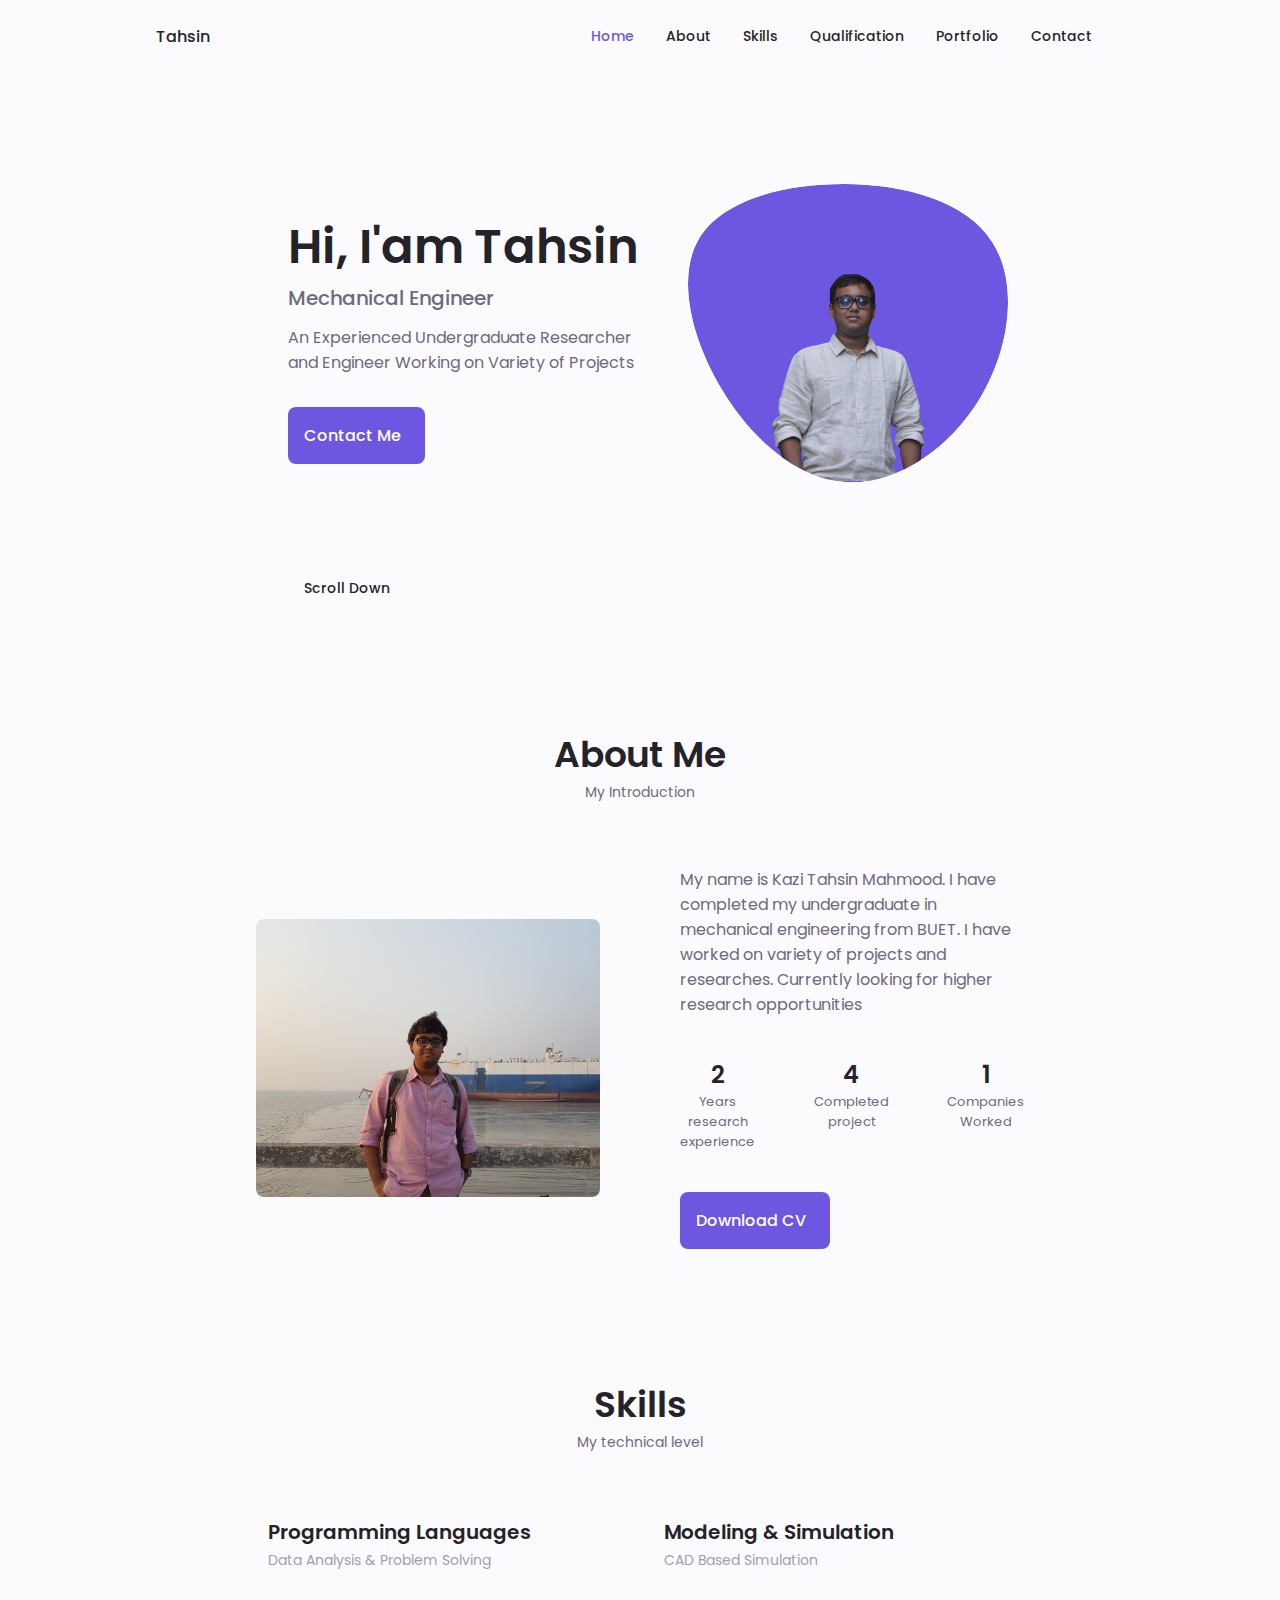
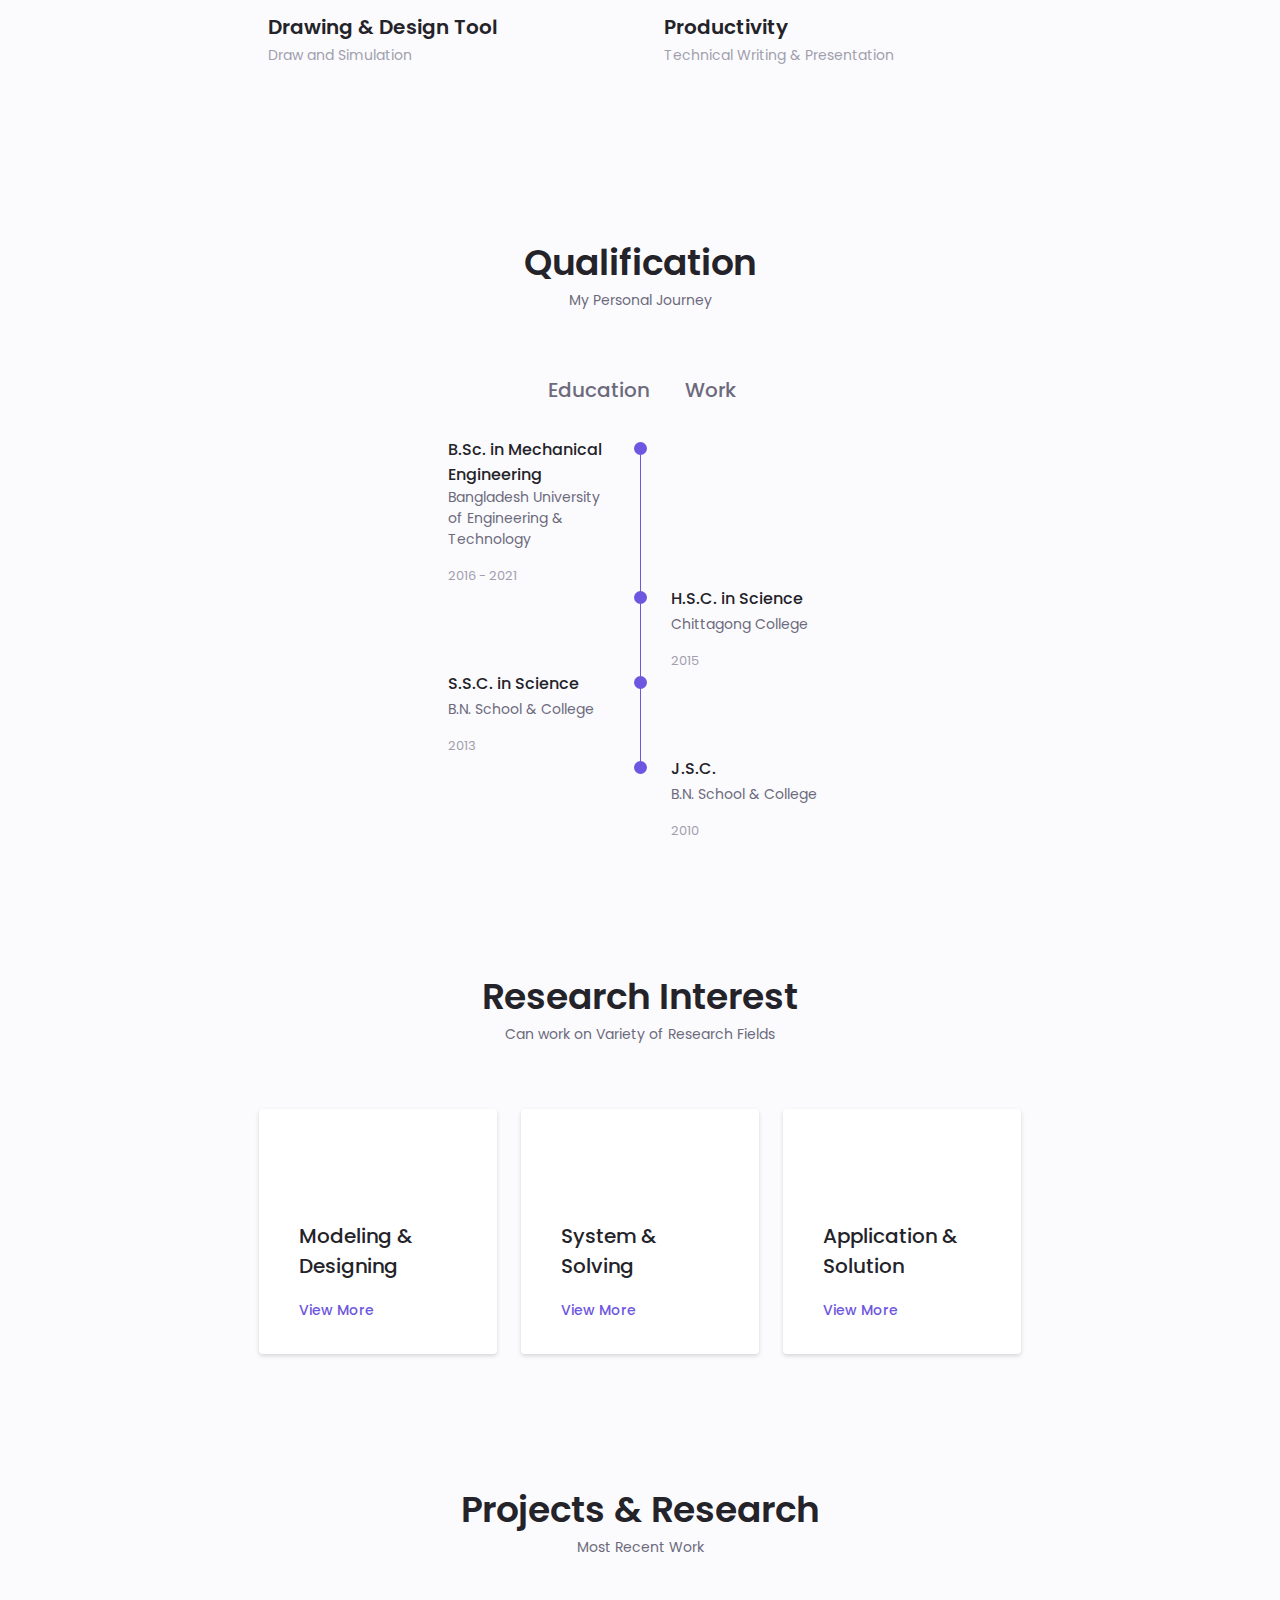
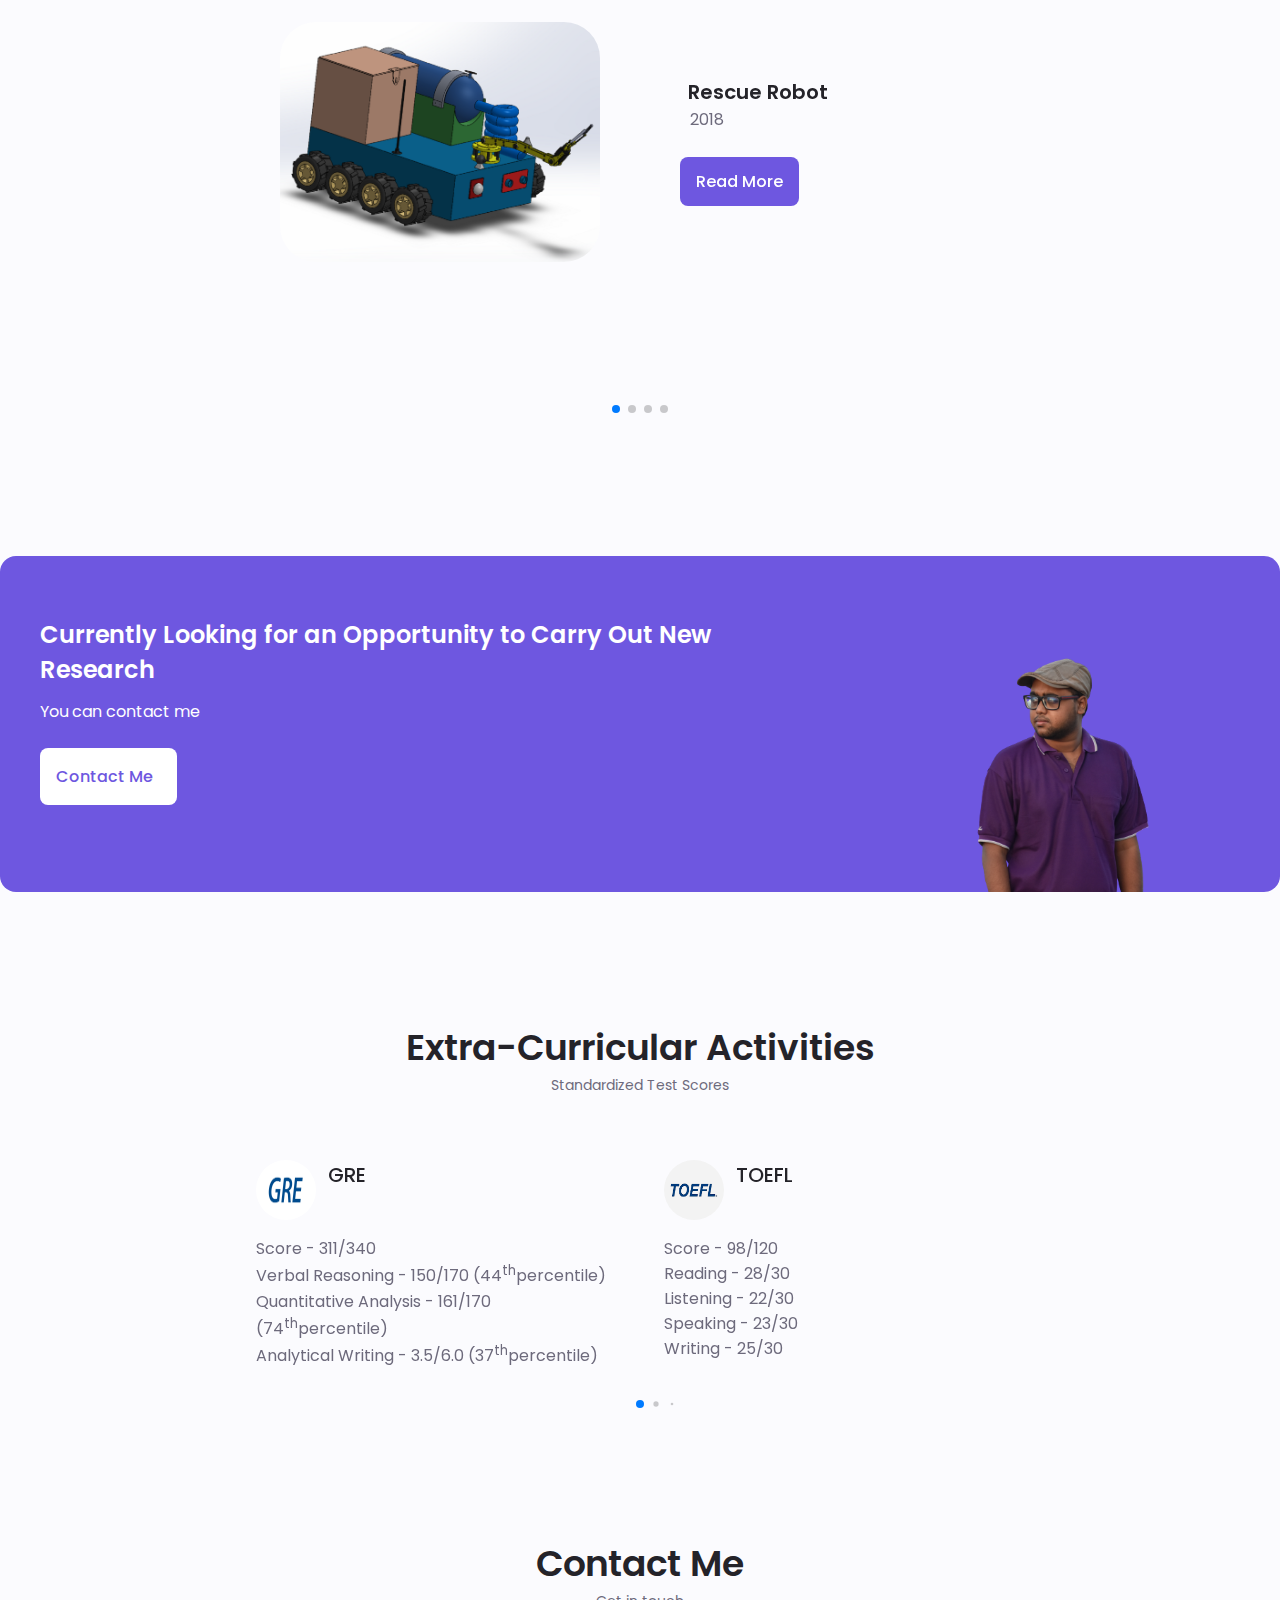
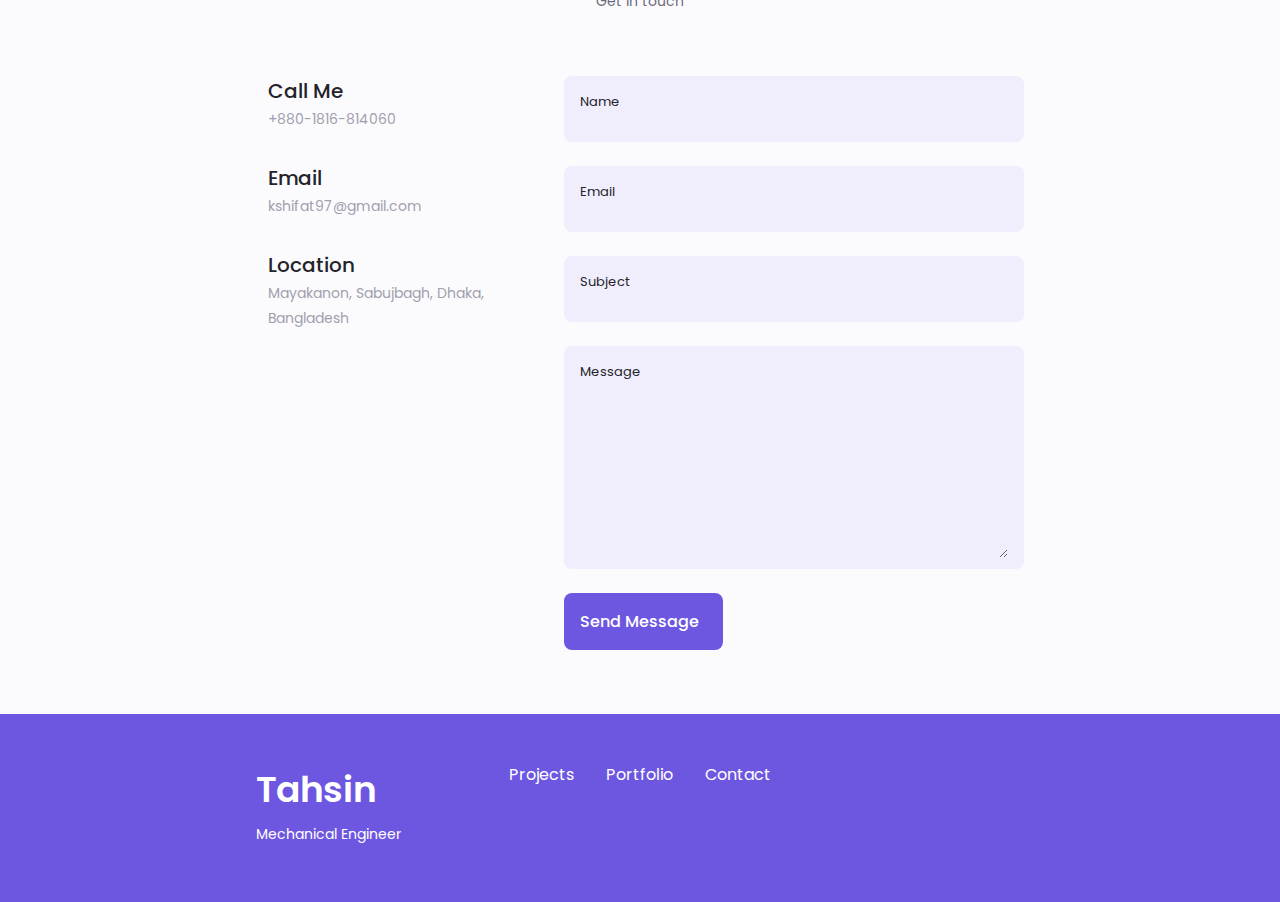
==== index.html @ 5ae3fadf "Update index.html" ====
<!DOCTYPE html>
    <html lang="en">
    <head>
        <meta charset="UTF-8">
        <meta name="viewport" content="width=device-width, initial-scale=1.0">

        <!--==================== UNICONS ====================-->
        <link rel="stylesheet" href="https://unicons.iconscout.com/release/v4.0.0/css/line.css">
        
        <!--==================== SWIPER CSS ====================-->
        <link rel="stylesheet" href="https://unpkg.com/swiper/swiper-bundle.min.css">
        
        <!--==================== CSS ====================-->
        <link rel="stylesheet" href="assets/css/styles.css">

        <title>Kazi Tahsin Mahmood</title>
    </head>
    <link rel="icon" href="assets/img/logo_ico.ico">
    <body>
        <!--==================== HEADER ====================-->
        <header class="header" id="header">
            <nav class="nav container">
                <a href="#home" class="nav__logo">Tahsin</a>
                <div class="nav__menu" id="nav-menu">
                    <ul class="nav__list grid">
                        <li class="nav__item">
                            <a href="#home" class="nav__link active-link">
                            <i class="uil uil-estate nav__icon"></i> Home
                            </a>
                        </li>   
                        <li class="nav__item">
                            <a href="#about" class="nav__link">
                            <i class="uil uil-user nav__icon"></i> About
                            </a>
                        </li> 
                        <li class="nav__item">
                            <a href="#skills" class="nav__link">
                            <i class="uil uil-file-alt nav__icon"></i> Skills
                            </a>
                        </li> 
                        <li class="nav__item">
                            <a href="#services" class="nav__link">
                            <i class="uil uil-briefcase-alt nav__icon"></i> Qualification
                             </a>
                        </li> 
                        <li class="nav__item">
                            <a href="#portfolio" class="nav__link">
                            <i class="uil uil-scenery nav__icon"></i> Portfolio
                            </a>
                        </li> 
                        <li class="nav__item">
                            <a href="#contact" class="nav__link">
                            <i class="uil uil-message nav__icon"></i> Contact
                            </a>
                        </li> 
                    </ul>
                    <i class="uil uil-times nav__close" id="nav-close"></i>
                </div>
                <div class="nav__btns">

                    <!-- Theme Change -->

                    <i class="uil uil-moon change-theme" id="theme-button"></i>

                    <div class="nav__toggle" id="nav-toggle">
                        <i class="uil uil-apps nav__icon"></i>
                    </div>
                </div>
        
            </nav>
        </header>

        <!--==================== MAIN ====================-->
        <main class="main">
            <!--==================== HOME ====================-->
            <section class="home section" id="home">
                <div class="home__container container grid">
                    <div class="home__content grid">
                        <div class="home__social">
                            <a href="https://www.linkedin.com/in/kazitahsin/" target="_blank" class="home__social-icon">
                                <i class="uil uil-linkedin-alt"></i>
                            </a>
                            <a href="mailto: kshifat97@gmail.com" target="_blank" class="home__social-icon">
                                <i class="uil uil-envelope"></i>
                                
                            </a>
                            <a href="https://twitter.com/KaziTahsinMahm1" target="_blank" class="home__social-icon">
                                <i class="uil uil-twitter-alt"></i>
                                
                            </a>
                        </div>
                        <div class="home__img">
                            <svg class="home__blob" viewBox="0 0 200 187" xmlns="http://www.w3.org/2000/svg" xmlns:xlink="http://www.w3.org/1999/xlink">
                                <mask id="mask0" mask-type="alpha">
                                    <path d="M190.312 36.4879C206.582 62.1187 201.309 102.826 182.328 134.186C163.346 165.547 
                                    130.807 187.559 100.226 186.353C69.6454 185.297 41.0228 161.023 21.7403 129.362C2.45775 
                                    97.8511 -7.48481 59.1033 6.67581 34.5279C20.9871 10.1032 59.7028 -0.149132 97.9666 
                                    0.00163737C136.23 0.303176 174.193 10.857 190.312 36.4879Z"/>
                                </mask>
                                <g mask="url(#mask0)">
                                    <path d="M190.312 36.4879C206.582 62.1187 201.309 102.826 182.328 134.186C163.346 
                                    165.547 130.807 187.559 100.226 186.353C69.6454 185.297 41.0228 161.023 21.7403 
                                    129.362C2.45775 97.8511 -7.48481 59.1033 6.67581 34.5279C20.9871 10.1032 59.7028 
                                    -0.149132 97.9666 0.00163737C136.23 0.303176 174.193 10.857 190.312 36.4879Z"/>

                                    <image class="home__blob-img" x='30' y='16' xlink:href="assets/img/tahsin.png"/>
                                </g>
                            </svg>
                        </div>
                        <div class="home__data">
                            <h1 class="home__title">Hi, I'am Tahsin</h1>
                            <h3 class="home__subtitle">Mechanical Engineer</h3>
                            <p class="home__description">An Experienced Undergraduate Researcher and Engineer Working on Variety of Projects</p>
                            <a href="#contact" class="button button--flex">
                                Contact Me
                                <i class="uil uil-message button__icon"></i>
                            </a>
                        </div>
                    </div>
                    <div class="home__scroll">
                        <a href="#about" class="home__scroll-button button--flex">
                            <i class="uil uil-mouse-alt home__scroll-mouse"></i>
                            <span class="home__scroll-name">Scroll Down</span>
                            <i class="uil uil-arrow-down"></i>
                        </a>
                    </div>
                </div>
            </section>

            <!--==================== ABOUT ====================-->
            <section class="about section" id="about">
                <h2 class="section__title">About Me</h2>
                <span class="section__subtitle">My Introduction</span>

                <div class="about__container container grid">
                    <img src="assets/img/about.jpg" alt="" class="about__img">

                    <div class="about__data">
                        <p class="about__description">My name is Kazi Tahsin Mahmood. I have completed my undergraduate in mechanical engineering from BUET. I have worked on variety of projects and researches. Currently looking for higher research opportunities</p>
                   
                        <div class="about__info">
                            <div>
                                <span class="about__info-title">2</span>
                                <span class="about__info-name"> Years<br> research<br> experience</span>
                            </div>
                            <div>
                                <span class="about__info-title">4</span>
                                <span class="about__info-name"> Completed<br> project</span>
                            </div>
                            <div>
                                <span class="about__info-title">1</span>
                                <span class="about__info-name"> Companies<br> Worked</span>
                            </div>
                        </div>

                            <div class="about__buttons">
                                <a download href="assets/pdf/Kazi_Tahsin_Mahmood.pdf" class="button button--flex">
                                    Download CV<i class="uil uil-download-alt button__icon"></i>
                                </a>
                            
                        </div>
                   
                    </div>
                </div>
        
            </section>

            <!--==================== SKILLS ====================-->
            <section class="skills section" id="skills">
                <h2 class="section__title">Skills</h2>
                <span class="section__subtitle">My technical level</span>

                <div class="skills__container container grid">
                    <div>
                        <!-- skills1 -->
                        <div class="skills__content skills__close">
                            <div class="skills__header">
                                <i class="uil uil-brackets-curly skills__icon"></i>

                                <div>
                                    <h1 class="skills__title">Programming Languages</h1>
                                    <span class="skills__subtitle">Data Analysis & Problem Solving</span>
                                </div>

                                <i class="uil uil-angle-down skills__arrow"></i>
                            </div>

                            <div class="skills__list grid">
                                <div class="skills__data">
                                    <div class="skills__titles">
                                        <h3 class="skills__name">C/C++</h3>
                                    <span class="skills__number">65%</span>
                                    </div>
                                    <div class="skills__bar">
                                        <span class="skills__percentage skills__CC"></span>    
                                    </div>
                                </div>

                                <div class="skills__data">
                                    <div class="skills__titles"><h3 class="skills__name">Python</h3>
                                    <span class="skills__number">70%</span>
                                    </div>
                                    <div class="skills__bar">
                                        <span class="skills__percentage skills__python"></span>    
                                    </div>
                                </div>

                                <div class="skills__data">
                                    <div class="skills__titles"><h3 class="skills__name">MATLAB</h3>
                                    <span class="skills__number">75%</span>
                                    </div>
                                    <div class="skills__bar">
                                        <span class="skills__percentage skills__MATLAB"></span>    
                                    </div>
                                </div>
                            </div>
                        </div>
                    </div>

                            <!-- skills2 -->
                            <div>
                        <div class="skills__content skills__close">
                            <div class="skills__header">
                                <i class="uil uil-server-network skills__icon"></i>

                                <div>
                                    <h1 class="skills__title">Modeling & Simulation</h1>
                                    <span class="skills__subtitle">CAD Based Simulation</span>
                                </div>

                                <i class="uil uil-angle-down skills__arrow"></i>
                            </div>

                            <div class="skills__list grid">
                                <div class="skills__data">
                                    <div class="skills__titles"><h3 class="skills__name">COMSOL Multiphysics</h3>
                                    <span class="skills__number">75%</span>
                                    </div>
                                    <div class="skills__bar">
                                        <span class="skills__percentage skills__comsol"></span>    
                                    </div>
                                </div>

                                <div class="skills__data">
                                    <div class="skills__titles"><h3 class="skills__name">Ansys Simulation</h3>
                                    <span class="skills__number">70%</span>
                                    </div>
                                    <div class="skills__bar">
                                        <span class="skills__percentage skills__ansys"></span>    
                                    </div>
                                </div>
                            </div>
                        </div>
                    </div>

                        <!-- skills3 -->
                        <div>
                            <div class="skills__content skills__close">
                                <div class="skills__header">
                                    <i class="uil uil-swatchbook skills__icon"></i>
    
                                    <div>
                                        <h1 class="skills__title">Drawing & Design Tool</h1>
                                        <span class="skills__subtitle">Draw and Simulation</span>
                                    </div>
    
                                    <i class="uil uil-angle-down skills__arrow"></i>
                                </div>
    
                                <div class="skills__list grid">
                                    <div class="skills__data">
                                        <div class="skills__titles"><h3 class="skills__name">AutoCAD</h3>
                                        <span class="skills__number">70%</span>
                                        </div>
                                        <div class="skills__bar">
                                            <span class="skills__percentage skills__autocad"></span>    
                                        </div>
                                    </div>
    
                                    <div class="skills__data">
                                        <div class="skills__titles"><h3 class="skills__name">SolidWorks</h3>
                                        <span class="skills__number">75%</span>
                                        </div>
                                        <div class="skills__bar">
                                            <span class="skills__percentage skills__solid"></span>    
                                        </div>
                                    </div>

                                    <div class="skills__data">
                                        <div class="skills__titles"><h3 class="skills__name">Inkscape</h3>
                                        <span class="skills__number">80%</span>
                                        </div>
                                        <div class="skills__bar">
                                            <span class="skills__percentage skills__ink"></span>    
                                        </div>
                                    </div>
                                </div>
                            </div>
                        </div>
                        <!-- skills4 -->
                        <div>
                            <div class="skills__content skills__close">
                                <div class="skills__header">
                                    <i class="uil uil-edit skills__icon"></i>
    
                                    <div>
                                        <h1 class="skills__title">Productivity</h1>
                                        <span class="skills__subtitle">Technical Writing & Presentation</span>
                                    </div>
    
                                    <i class="uil uil-angle-down skills__arrow"></i>
                                </div>
    
                                <div class="skills__list grid">
                                    <div class="skills__data">
                                        <div class="skills__titles"><h3 class="skills__name">Microsoft Office</h3>
                                        <span class="skills__number">80%</span>
                                        </div>
                                        <div class="skills__bar">
                                            <span class="skills__percentage skills__office"></span>    
                                        </div>
                                    </div>
    
                                    <div class="skills__data">
                                        <div class="skills__titles"><h3 class="skills__name">Latex</h3>
                                        <span class="skills__number">85%</span>
                                        </div>
                                        <div class="skills__bar">
                                            <span class="skills__percentage skills__latex"></span>    
                                        </div>
                                    </div>
                                </div>
                            </div>
                        </div>
                </div>

            </section>

            <!--==================== QUALIFICATION ====================-->
            <section class="qualification section">
                <h2 class="section__title">Qualification</h2>
                <span class="section__subtitle">My Personal Journey</span>

                <div class="qualification__container container">
                    <div class="qualification__tabs">
                        <div class="qualification__button button--flex qualification__active" data-target='#education'>
                            <i class="uil uil-graduation-cap qualification__icon"></i>
                            Education
                        </div>
                        <div class="qualification__button button--flex" data-target="#work">
                            <i class="uil uil-briefcase-alt qualification__icon"></i>
                            Work
                        </div>
                    </div>

                    <div class="qualification__sections">
                        <!-- Qualification content1 -->
                        <div class="qualification__content qualification__active" data-content id="education">
                            <!-- Qualification 1 -->
                            <div class="qualification__data">
                                <div>
                                    <h3 class="qualification__title">B.Sc. in Mechanical Engineering</h3>
                                    <span class="qualification__subtitle">Bangladesh University of Engineering & Technology</span>
                                    <div class="qualification__calender">
                                        <i class="uil uil-calendar-alt"></i>
                                        2016 - 2021
                                    </div>
                                </div>
                                <div>
                                    <span class="qualification__rounder"></span>
                                    <span class="qualification__line"></span>
                                </div>
                            </div>
                            

                            <!-- Qualification 2 --> 
                            <div class="qualification__data">
                            <div></div>

                            <div>
                                <span class="qualification__rounder"></span>
                                <span class="qualification__line"></span>
                            </div>


                                <div>
                                    <h3 class="qualification__title">H.S.C. in Science</h3>
                                    <span class="qualification__subtitle">Chittagong College</span>
                                    <div class="qualification__calender">
                                        <i class="uil uil-calendar-alt"></i>
                                        2015
                                    </div>
                                </div>
                            </div>

                            <!-- Qualification 3 -->
                            <div class="qualification__data">
                                <div>
                                    <h3 class="qualification__title">S.S.C. in Science</h3>
                                    <span class="qualification__subtitle">B.N. School & College</span>
                                    <div class="qualification__calender">
                                        <i class="uil uil-calendar-alt"></i>
                                        2013
                                    </div>
                                </div>
                                <div>
                                    <span class="qualification__rounder"></span>
                                    <span class="qualification__line"></span>
                                </div>
                            </div>
                            <!-- Qualification 4 -->
                            <div class="qualification__data">
                                <div></div>
                                <div>
                                    <span class="qualification__rounder"></span>
                                    <!-- <span class="qualification__line"></span> -->
                                </div>
                                <div>
                                    <h3 class="qualification__title">J.S.C.</h3>
                                    <span class="qualification__subtitle">B.N. School & College</span>
                                    <div class="qualification__calender">
                                        <i class="uil uil-calendar-alt"></i>
                                        2010
                                    </div>
                                </div>
                                
                            </div>
                        </div> 
      

                        <!-- Qualification content2 --> 
                            <div class="qualification__content" data-content id="work">
                                <!-- Qualification 1 -->
                                <div class="qualification__data">
                                    <div>
                                        <h3 class="qualification__title">Industrial Visit</h3>
                                        <span class="qualification__subtitle">Kaptai Water Power Plant</span>
                                        <div class="qualification__calender">
                                            <i class="uil uil-calendar-alt"></i>
                                            2019
                                        </div>
                                    </div>
                                    <div>
                                        <span class="qualification__rounder"></span>
                                        <span class="qualification__line"></span>
                                    </div>
                                </div>
                                
    
                                <!-- Qualification 2 --> 
                                <div class="qualification__data">
                                <div></div>
    
                                <div>
                                    <span class="qualification__rounder"></span>
                                    <span class="qualification__line"></span>
                                </div>
    
    
                                    <div>
                                        <h3 class="qualification__title">Engineer Trainee</h3>
                                        <span class="qualification__subtitle">BSRM Steels Ltd.</span>
                                        <div class="qualification__calender">
                                            <i class="uil uil-calendar-alt"></i>
                                            2020
                                        </div>
                                    </div>
                                    <div>
                                    <span class="qualification__rounder"></span>
                                    <span class="qualification__line"></span>
                                </div>
                                </div>



                              <!-- Qualification 3 -->
                            <div class="qualification__data">
                               
                                
                                <div>
                                    <h3 class="qualification__title">Graduate Teaching Assistant</h3>
                                    <span class="qualification__subtitle">Wayne State University</span>
                                    <div class="qualification__calender">
                                        <i class="uil uil-calendar-alt"></i>
                                        2022 - Present
                                    </div>
                                </div>
                                <div>
                                    <span class="qualification__rounder"></span>
                                    <!-- <span class="qualification__line"></span> -->
                                </div>
                            </div>


    
                            </div>         
    
                        </div>  
                            </div>
                        
                    </div>
                </div>

            </section>

            <!--==================== SERVICES ====================-->
            <section class="services section" id="services">
                <h2 class="section__title">Research Interest</h2>
                <span class="section__subtitle">Can work on Variety of Research Fields</span>

                <div class="services__container container grid">
                    <!-- services1 -->

                    <div class="services__content">
                        <div>
                            <i class="uil uil-web-grid services__icon"></i>
                            <h3 class="services__title">Modeling & <br> Designing</h3>
                        </div>

                        <span class="button button--flex button--small button--link services__button">
                            View More<i class="uil uil-arrow-right button__icon"></i>
                        </span>

                        <div class="services__modal">
                            <div class="services__modal-content">
                                <h4 class="services__modal-title">Modeling & <br> Designing</h4>
                                <i class="uil uil-times services__modal-close"></i>

                                <ul class="services__modal-services grid">
                                    <li class="services__modal-service">
                                         <i class="uil uil-check-circle services__modal-icon"></i>
                                         <p>System Analysis</p>   
                                    </li>
                                    <li class="services__modal-service">
                                        <i class="uil uil-check-circle services__modal-icon"></i>
                                        <p>Computational Mechanics</p>   
                                   </li>
                                   <li class="services__modal-service">
                                    <i class="uil uil-check-circle services__modal-icon"></i>
                                    <p>Thermal & Stress Field Simulation</p>   
                               </li>
                               <li class="services__modal-service">
                                <i class="uil uil-check-circle services__modal-icon"></i>
                                <p>Electrical & Heat Generation Field</p>   
                           </li>
                                </ul>
                            </div>
                        </div>
                    </div>

                    <!-- services2 -->

                    <div class="services__content">
                        <div>
                            <i class="uil uil-arrow services__icon"></i>
                            <h3 class="services__title">System & <br> Solving</h3>
                        </div>

                        <span class="button button--flex button--small button--link services__button">
                            View More<i class="uil uil-arrow-right button__icon"></i>
                        </span>

                        <div class="services__modal">
                            <div class="services__modal-content">
                                <h4 class="services__modal-title">System & <br> Solving</h4>
                                <i class="uil uil-times services__modal-close"></i>

                                <ul class="services__modal-services grid">
                                    <li class="services__modal-service">
                                         <i class="uil uil-check-circle services__modal-icon"></i>
                                         <p>Numerical Analysis</p>   
                                    </li>
                                    <li class="services__modal-service">
                                        <i class="uil uil-check-circle services__modal-icon"></i>
                                        <p>Finite Difference Method</p>   
                                   </li>
                                   <li class="services__modal-service">
                                    <i class="uil uil-check-circle services__modal-icon"></i>
                                    <p>Finite Element Method</p>   
                               </li>
                               <li class="services__modal-service">
                                <i class="uil uil-check-circle services__modal-icon"></i>
                                <p>FGM</p>   
                           </li>
                                </ul>
                            </div>
                        </div>
                    </div>

                    <!-- services3 -->

                    <div class="services__content">
                        <div>
                            <i class="uil uil-pen services__icon"></i>
                            <h3 class="services__title">Application & <br> Solution</h3>
                        </div>

                        <span class="button button--flex button--small button--link services__button">
                            View More<i class="uil uil-arrow-right button__icon"></i>
                        </span>

                        <div class="services__modal">
                            <div class="services__modal-content">
                                <h4 class="services__modal-title">Application & <br> Solution</h4>
                                <i class="uil uil-times services__modal-close"></i>

                                <ul class="services__modal-services grid">
                                    <li class="services__modal-service">
                                         <i class="uil uil-check-circle services__modal-icon"></i>
                                         <p>Applied Mathematics</p>   
                                    </li>
                                    <li class="services__modal-service">
                                        <i class="uil uil-check-circle services__modal-icon"></i>
                                        <p>System Solving</p>   
                                   </li>
                                   <li class="services__modal-service">
                                    <i class="uil uil-check-circle services__modal-icon"></i>
                                    <p>Various Simulation Solving</p>   
                               </li>
                               <li class="services__modal-service">
                                <i class="uil uil-check-circle services__modal-icon"></i>
                                <p>Thermal Field Simulation</p>   
                           </li>
                                </ul>
                            </div>
                        </div>
                    </div>

                </div>
            </section>

            <!--==================== PORTFOLIO ====================-->
            <section class="portfolio section" id="portfolio">
                <h2 class="section__title">Projects & Research</h2>
                <span class="section__subtitle">Most Recent Work</span>

                <div class="portfolio__container container swiper">
                    <div class="swiper-wrapper">

                            <!-- portfolio1 -->

                        <div class="portfolio__content grid swiper-slide">
                            <img src="assets/img/Robot.png" alt="" class="portfolio__img">

                            <div class="portfolio__data">
                                <h3 class="portfolio__title">Rescue Robot</h3>
                               <p style="margin-left: 10px;">2018<span id="more1" style="display:none;"><br>CAD design of a rescue robot capable of working in hazardaous environment and providing food and medical supply</span></p>
                                <br>
                                <span onclick="myFunction1()" id="myBtn1" class="button button--flex button--small portfolio__button" onmousedown="myFunction1()">Read More
                            </span>
                            </div>
                        </div>

                           <!-- portfolio2 -->

                           <div class="portfolio__content grid swiper-slide">
                            <img src="assets/img/Crane2.jpg" alt="" class="portfolio__img">

                            <div class="portfolio__data">
                                <h3 class="portfolio__title">Automated Industrial Crane</h3>
                               <p style="margin-left: 10px;">2019<span id="more2" style="display:none;"><br>A prototype of industrial crane than can work by using color sensor and move objects automatically by using arduino based microcontroller</span></p>
                                <br>
                                <span onclick="myFunction2()" id="myBtn2" class="button button--flex button--small portfolio__button" onmousedown="myFunction2()">Read More
                            </span>
                            </div>
                        </div>
                           <!-- portfolio3 -->

                           <div class="portfolio__content grid swiper-slide">
                            <img src="assets/img/pipe.jpg" alt="" class="portfolio__img">

                            <div class="portfolio__data">
                                <h3 class="portfolio__title">Double Pipe Heat Exchanger</h3>
                               <p style="margin-left: 10px;">2019<span id="more3" style="display:none;">Thermo-fluid prototype design of a double pipe heat exchanger which can be used in industrial sector for thermal cooling of fluid</span></p>
                                <br>
                                <span onclick="myFunction3()" id="myBtn3" class="button button--flex button--small portfolio__button" onmousedown="myFunction3()">Read More
                            </span>
                            </div>
                        </div>
                        
                        <!-- portfolio4 -->

                        <div class="portfolio__content grid swiper-slide">
                            <img src="assets/img/research.jpg" alt="" class="portfolio__img">

                            <div class="portfolio__data">
                                <h3 class="portfolio__title">Electro-Thermo-Mechanical</h3>
                               <p style="margin-left: 10px;">Undergraduate Thesis<span id="more4" style="display:none;">Electro-Thermo-Mechanical response of a thin conductive layer of metal matrix composite reinforced by graphite fiber</span></p>
                                <br>
                                <span onclick="myFunction4()" id="myBtn4" class="button button--flex button--small portfolio__button" onmousedown="myFunction4()">Read More
                            </span>
                            </div>
                        </div>
  

                    </div>

                <div class="swiper-button-next">
                    <i class="uil uil-angle-right-b swiper-portfolio-icon"></i>
                </div>
                 <div class="swiper-button-prev">
                    <i class="uil uil-angle-left-b swiper-portfolio-icon"></i>
                 </div>
                  <div class="swiper-pagination"></div>

                </div>

            </section>

            <!--==================== PROJECT IN MIND ====================-->
            <section class="project section">
                <div class="project__bg">
                    <div class="project__container grid">
                        <div class="project__data">
                            <h2 class="project__title">Currently Looking for an Opportunity to Carry Out New Research</h2>
                            <p class="project__description">You can contact me</p>
                            <a href="#contact" class="button button--flex button--white">
                                Contact Me
                                <i class="uil uil-message project__icon button__icon"></i>
                            </a>
                        </div>
                        <img src="assets/img/background.png" alt="" class="project__img">
                    </div>
                </div>

            </section>

            <!--==================== TESTIMONIAL ====================-->
            <section class="testimonial section">
                <h2 class="section__title">Extra-Curricular Activities</h2>
                <span class="section__subtitle">Standardized Test Scores</span>

                <div class="testimonial__container container swiper mySwiper">
                    <div class="swiper-wrapper">
                        <!-- Testimonial1 -->
                        <div class="testimonial__content swiper-slide">
                            <div class="testimonial__data">
                                <div class="testimonial__header">
                                    <img src="assets/img/GRE_logo.png" alt="" class="testimonial__img">

                                    <div>
                                        <h3 class="testimonial__name">GRE</h3>
                                        <span class="testimonial__client"></span>

                                    </div>
                                </div>
                                <div>
                                    <i class="uil uil-star testimonial__icon-star"></i>
                                    <i class="uil uil-star testimonial__icon-star"></i>
                                    <i class="uil uil-star testimonial__icon-star"></i>
                                    <i class="uil uil-star testimonial__icon-star"></i>
                                    <i class="uil uil-star testimonial__icon-star"></i>
                                </div>
                            </div>

                            <p class="testimonial__description">Score - 311/340<br>Verbal Reasoning - 150/170 (44<sup>th</sup>percentile)<br>Quantitative Analysis - 161/170 (74<sup>th</sup>percentile)<br>Analytical Writing - 3.5/6.0 (37<sup>th</sup>percentile)</p>
                        
                        
                        </div>

                        <!-- Testimonial2 -->
                        <div class="testimonial__content swiper-slide">
                            <div class="testimonial__data">
                                <div class="testimonial__header">
                                    <img src="assets/img/Toefl_logo.png" alt="" class="testimonial__img">

                                    <div>
                                        <h3 class="testimonial__name">TOEFL</h3>
                                        <span class="testimonial__client"></span>

                                    </div>
                                </div>
                                <div>
                                    <i class="uil uil-star testimonial__icon-star"></i>
                                    <i class="uil uil-star testimonial__icon-star"></i>
                                    <i class="uil uil-star testimonial__icon-star"></i>
                                    <i class="uil uil-star testimonial__icon-star"></i>
                                    <i class="uil uil-star testimonial__icon-star"></i>
                                </div>
                            </div>

                            <p class="testimonial__description">Score - 98/120<br>Reading - 28/30<br>Listening - 22/30<br>Speaking - 23/30<br>Writing - 25/30</p>
                        
                        
                        </div>

                        <!-- Testimonial3 -->
                        <div class="testimonial__content swiper-slide">
                            <div class="testimonial__data">
                                <div class="testimonial__header">
                                    <img src="assets/img/scholarship.png" alt="" class="testimonial__img">

                                    <div>
                                        <h3 class="testimonial__name">Scholarship</h3>
                                        <span class="testimonial__client"></span>

                                    </div>
                                </div>
                                <div>
                                    <i class="uil uil-star testimonial__icon-star"></i>
                                    <i class="uil uil-star testimonial__icon-star"></i>
                                    <i class="uil uil-star testimonial__icon-star"></i>
                                    <i class="uil uil-star testimonial__icon-star"></i>
                                    <i class="uil uil-star testimonial__icon-star"></i>
                                </div>
                            </div>

                            <p class="testimonial__description">Education Board Scholarship<br>General Grade<br>2007</p>
                        
                        
                        </div>
                        
                    </div>
                    <div class="swiper-pagination swiper-pagination-testimonial"></div>
                </div>
            </section>

            <!--==================== CONTACT ME ====================-->
            <section class="contact section" id="contact">
                <h2 class="section__title">Contact Me</h2>
                <span class="section__subtitle">Get in touch</span>

                <div class="contact__container container grid">
                    <div>
                        <div class="contact__information">
                            <i class="uil uil-phone contact__icon"></i>

                            <div>
                                <a href="tel:+8801816814060">
                                <h3 class="contact__title">Call Me</h3>
                                <span class="contact__subtitle">+880-1816-814060</span>
                                </a>
                            </div>
                        </div>
                        <div class="contact__information">
                            <i class="uil uil-envelope contact__icon"></i>

                            <div>
                                <a href="mailto:kshifat97@gmail.com">
                                <h3 class="contact__title">Email</h3>
                                <span class="contact__subtitle">kshifat97@gmail.com</span>
                                </a>
                            </div>
                        </div>
                        <div class="contact__information">
                            <i class="uil uil-map-marker contact__icon"></i>

                            <div>
                                <a href="https://goo.gl/maps/foxPsqZQ4gMnZAku9">
                                <h3 class="contact__title">Location</h3>
                                <span class="contact__subtitle">Mayakanon, Sabujbagh, Dhaka, Bangladesh</span>
                                </a>
                            </div>
                        </div>
                    </div>
                    <form method="post" action="https://docs.google.com/forms/u/0/d/e/1FAIpQLSd36e3TGsuWBnrpDiI5UVAbv4HK0CXRfqu5t9-2iuZ-hyxQrA/formResponse" class="contact__form grid">
                        <div class="contact__inputs grid">
                            <div class="contact__content">
                                <label for="Name" class="contact__label">Name</label>
                                <input name="entry.695555210" type="text" class="contact__input" id="Name">
                            </div>
                            <div class="contact__content">
                                <label for="Email" class="contact__label">Email</label>
                                <input name="entry.1649250009" type="email" class="contact__input" id="Email">
                            </div>
                        </div>
                        <div class="contact__content">
                            <label for="Message" class="contact__label">Subject</label>
                            <input name="entry.1017129736" type="text" class="contact__input">
                        </div>
                        <div class="contact__content">
                            <label for="" class="contact__label" id="Message">Message</label>
                            <textarea name="entry.452453645" id="" cols="0" rows="7" class="contact__input"></textarea>
                        </div>

                        <div>
                            <button type="submit" class="button button--flex">
                                Send Message
                                <i class="uil uil-message button__icon"></i>
                            </button>
                        </div>
                    </form>
                </div>
            </section>
        </main>

        <!--==================== FOOTER ====================-->
        <footer class="footer">
            <div class="footer__bg">
                <div class="footer__container container grid">
                    <div>
                        <h1 class="footer__title">Tahsin</h1>
                        <span class="footer__subtitle">Mechanical Engineer</span>
                    </div>

                    <ul class="footer__links">
                        <li>
                            <a href="#services" class="footer__link">Projects</a>
                        </li>
                        <li>
                            <a href="#portfolio" class="footer__link">Portfolio</a>
                        </li>
                        <li>
                            <a href="#contact" class="footer__link">Contact</a>
                        </li>
                    </ul>

                <div class="footer__socials">
                    <a href="" target="blank" class="footer__social">
                        <i class="uil uil-facebook-f"></i>
                    </a>
                    <a href="" target="blank" class="footer__social">
                        <i class="uil uil-instagram"></i>
                    </a>
                    <a href="" target="blank" class="footer__social">
                        <i class="uil uil-twitter-alt"></i>
                    </a>
                </div>

            </div>
            
        </footer>
        
        <!--==================== SCROLL TOP ====================-->
        <a href="#" class="scrollup" id="scroll-up">
            <i class="uil uil-arrow-up scrollup__icon"></i>
        </a>
         <!--==================== SWIPER JS ====================-->
            <script src="https://unpkg.com/swiper/swiper-bundle.min.js"></script>

         <!--==================== MAIN JS ====================-->
           <script src="assets/js/main.js"></script>

    </body>
</html>
---- assets/css/styles.css ----
/*==================== GOOGLE FONTS ====================*/
@import url('https://fonts.googleapis.com/css2?family=Poppins:wght@400;500;600&display=swap');

/*==================== VARIABLES CSS ====================*/
:root {
    --header-height: 3rem;

    /*========== Colors ==========*/
    /* Change favorite color */
    --hue-color: 250; /*Purple 250 - Green 142 - Blue 230 - Pink 340*/

    /* HSL color mode */
    --first-color: hsl(var(--hue-color), 69%, 61%);
    --first-color-second: hsl(var(--hue-color), 69%, 61%);
    --first-color-alt: hsl(var(--hue-color), 57%, 53%);
    --first-color-lighter: hsl(var(--hue-color), 92%, 85%);
    --title-color: hsl(var(--hue-color), 8%, 15%);
    --text-color: hsl(var(--hue-color), 8%, 45%);
    --text-color-light: hsl(var(--hue-color), 8%, 65%);
    --input-color: hsl(var(--hue-color), 70%, 96%);
    --body-color: hsl(var(--hue-color), 60%, 99%);
    --container-color: #fff;
    --scroll-bar-color: hsl(var(--hue-color), 12%, 90%);
    --scroll-thumb-color: hsl(var(--hue-color), 12%, 80%);

    /*========== Font and typography ==========*/
    --body-font: 'Poppins', sans-serif;

    /* .5rem = 8px, 1rem = 16px, 1.5rem = 24px ... */
    --big-font-size: 2rem;
    --h1-font-size: 1.5rem;
    --h2-font-size: 1.25rem;
    --h3-font-size: 1.12rem;
    --normal-font-size: .938rem;
    --small-font-size: .813rem;
    --smaller-font-size: .75rem;

    /*========== Font weight ==========*/
    --font-medium: 500;
    --font-semi-bold: 600;

    /*========== Margenes Bottom ==========*/
    /* .25rem = 4px, .5rem = 8px, .75rem = 12px ... */
    --mb-0-25: .25rem;
    --mb-0-5: .5rem;
    --mb-0-75: .75rem;
    --mb-1: 1rem;
    --mb-1-5: 1.5rem;
    --mb-2: 2rem;
    --mb-2-5: 2.5rem;
    --mb-3: 3rem;

    /*========== z index ==========*/
    --z-tooltip: 10;
    --z-fixed: 100;
    --z-modal: 1000;
}

/* Font size for large devices */
@media screen and (min-width: 968px) {
    :root {
        --big-font-size: 3rem;
        --h1-font-size: 2.25rem;
        --h2-font-size: 1.5rem;
        --h3-font-size: 1.25rem;
        --normal-font-size: 1rem;
        --small-font-size: .875rem;
        --smaller-font-size: .813rem;
    }
}

/*========== Variables Dark theme ==========*/
body.dark-theme{
    --first-color-second: hsl(var(--hue-color), 30%, 61%);
    --title-color: hsl(var(--hue-color), 8%, 95%);
    --text-color: hsl(var(--hue-color), 8%, 75%);
    --input-color: hsl(var(--hue-color), 29%, 16%);
    --body-color: hsl(var(--hue-color), 28%, 12%);
    --container-color: hsl(var(--hue-color), 29%, 16%);
    --scroll-bar-color: hsl(var(--hue-color), 12%, 48%);
    --scroll-thumb-color: hsl(var(--hue-color), 12%, 36%);
}

/*========== Button Dark/Light ==========*/
.nav__btns{
    display: flex;
    align-items: center;
}

.change-theme{
    font-size: 1.25rem;
    color: var(--title-color);
    margin-right: var(--mb-1);
    cursor: pointer;
}

.change-theme:hover{
    color: var(--first-color);
}

/*==================== BASE ====================*/
*{
    box-sizing: border-box;
    padding: 0;
    margin: 0;
}

html{
    scroll-behavior: smooth;
}

body{
    margin: 0 0 var(--header-height) 0;
    font-family: var(--body-font);
    font-size: var(--normal-font-size);
    background-color: var(--body-color);
    color: var(--text-color);
}

h1,h2,h3,h4{
    color: var(--title-color);
    font-weight: var(--font-semi-bold);
}

ul{
    list-style: none;
}

a{
    text-decoration: none;
}

img{
    max-width: 100%;
    height: auto;
}


/*==================== REUSABLE CSS CLASSES ====================*/
.section{
    padding: 2rem 0 4rem;
}

.section__title{
    font-size: var(--h1-font-size);
}

.section__subtitle{
    display: block;
    font-size: var(--small-font-size);
    margin-bottom: var(--mb-3);
}

.section__title,
.section__subtitle{
    text-align: center;
}

/*==================== LAYOUT ====================*/
.container{
    max-width: 768px;
    margin-left: var(--mb-1-5);
    margin-right: var(--mb-1-5);
}

.grid{
    display: grid;
    gap: 1.5rem;
}

.header{
    width: 100%;
    position: fixed;
    bottom: 0;
    left: 0;
    z-index: var(--z-fixed);
    background-color: var(--body-color);
}

/*==================== NAV ====================*/
 .nav{
     max-width: 968px;
     height: var(--header-height);
     display: flex;
     justify-content: space-between;
     align-items: center;
 }

 .nav__logo,
 .nav__toggle{
     color: var(--title-color);
     font-weight: var(--font-medium);
 }
 .nav__logo:hover{
     color: var(--first-color);
 }

 .nav__toggle{
     font-size: 1.1rem;
     cursor: pointer;
 }

 .nav__toggle:hover{
     color: var(--first-color);
 }

 @media screen and (max-width: 767px){
     .nav__menu{
         position: fixed;
         bottom: -100%;
         left: 0;
         width: 100%;
         background-color: var(--body-color);
         padding: 2rem 1.5rem 4rem;
         box-shadow: 0 -1px 4px rgba(0, 0, 0, .15);
         border-radius: 1.5rem 1.5rem 0 0;
         transition: .3s;
     }
 }

.nav__list{
    grid-template-columns: repeat(3, 1fr);
    gap: 2rem;
}

.nav__link{
    display: flex;
    flex-direction: column;
    align-items: center;
    font-size: var(--small-font-size);
    color: var(--title-color);
    font-weight: var(--font-medium);
}

.nav__link:hover{
    color: var(--first-color);
}

.nav__icon{
    font-size: 1.2rem;
}

.nav__close{
    position: absolute;
    right: 1.3rem;
    bottom: .5rem;
    font-size: 1.5rem;
    cursor: pointer;
    color: var(--first-color);
}

.nav__close:hover{
    color: var(--first-color-alt);
}

/* show menu */
.show-menu{
    bottom: 0;
}

/* Active link */
.active-link{
    color: var(--first-color);
}

/* Change background header */
.scroll-header{
    box-shadow: 0 -1px 4px rgba(0, 0, 0, .15);
}

/*==================== HOME ====================*/
.home__container{
    gap: 1rem;
}

.home__content{
    grid-template-columns: .5fr 3fr;
    padding-top: 3.5rem;
    align-items: center;
}

.home__social{
    display: grid;
    grid-template-columns: max-content;
    row-gap: 1rem;
}

.home__social-icon{
    font-size: 1.25rem;
    color: var(--first-color);
}

.home__social-icon:hover{
    color: var(--first-color-alt);
}

.home__blob{
    width: 200px;
    fill: var(--first-color);
}

.home__blob-img{
    width: 170px;
}

.home__data{
    grid-column: 1/3;
}

.home__title{
    font-size: var(--big-font-size);
}


.home__subtitle{
    font-size: var(--h3-font-size);
    color: var(--text-color);
    font-weight: var(--font-medium);
    margin-bottom: var(--mb-0-75);
}

.home__description{
    margin-bottom: var(--mb-2);
}

/* .home__scroll{
    display: none;
} */

.home__scroll-button{
    color: var(--first-color);
    transition: .3s;
}

.home__scroll-button:hover{
    transform: translateY(.25rem);
}

.home__scroll-mouse{
    font-size: 2rem;
}

.home__scroll-name{
    font-size: var(--small-font-size);
    color: var(--title-color);
    font-weight: var(--font-medium);
    margin-right: var(--mb-0-25);
}

.home__scroll-arrow{
    font-size: 1.25rem;
}
/*==================== BUTTONS ====================*/
.button{
    display: inline-block;
    background-color: var(--first-color);
    color: #FFF;
    padding: 1rem;
    border: none;
    border-radius: .5rem;
    font: var(--body-font);
    font-weight: var(--font-medium);
}

.button:hover{
    background-color: var(--first-color-alt);
}

.button__icon{
    font-size: 1.25rem;
    margin-left: var(--mb-0-5);
    transition: .3s;
}

.button--white{
    background-color: #FFF;
    color: var(--first-color-second);
    transition: .3s;
}

.button--white:hover{
    background-color: #FFF;
}

.button--flex{
    display: inline-flex;
    align-items: center;
}

.button--small{
    padding: .75rem 1rem;
}

.button--link{
    padding: 0;
    background-color: transparent;
    color: var(--first-color);
}

.button--link:hover{
    background-color: transparent;
    color: var(--first-color-alt);
}

/*==================== ABOUT ====================*/
.about__img{
    width: 200px;
    border-radius: .5rem;
    justify-self: center;
    align-self: center;
}

.about__description{
    text-align: center;
    margin-bottom: var(--mb-2-5);
}

.about__info{
    display: flex;
    justify-content: space-evenly;
    margin-bottom: var(--mb-2-5);
}

.about__info-title{
    font-size: var(--h2-font-size);
    font-weight: var(--font-semi-bold);
    color: var(--title-color);
}

.about__info-name{
    font-size: var(--smaller-font-size);
}

.about__info-title,
.about__info-name{
    display: block;
    text-align: center;
}

.about__buttons{
    display: flex;
    justify-content: center;
}

/*==================== SKILLS ====================*/
.skills__container{
    row-gap: 0;
}

.skills__header{
    display: flex;
    align-items: center;
    margin-bottom: var(--mb-2-5);
    cursor: pointer;
}

.skills__icon,
.skills__arrow{
    font-size: 2rem;
    color: var(--first-color);
}

.skills__icon{
    margin-right: var(--mb-0-75);
}

.skills__title{
    font-size: var(--h3-font-size);
}

.skills__subtitle{
    font-size: var(--small-font-size);
    color: var(--text-color-light);
}

.skills__arrow{
    margin-left: auto;
    transition: .4s;
}

.skills__list{
    row-gap: 1.5rem;
    padding-left: 2.7rem;
}

.skills__titles{
    display: flex;
    justify-content: space-between;
    margin-bottom: var(--mb-0-5);
}

.skills__name{
    font-size: var(--normal-font-size);
    font-weight: var(--font-medium);
}

.skills__bar,
.skills__percentage{
    height: 5px;
    border-radius: .25rem;
}

.skills__bar{
    background-color: var(--first-color-lighter);
}

.skills__percentage{
    display: block;
    background-color: var(--first-color);
}

.skills__CC{
    width: 65%;
}

.skills__python{
    width: 70%;
}
.skills__MATLAB{
    width: 75%;
}
.skills__comsol{
    width: 75%;
}
.skills__ansys{
    width: 70%;
}
.skills__autocad{
    width: 70%;
}
.skills__solid{
    width: 75%;
}
.skills__ink{
    width: 80%;
}
.skills__office{
    width: 80%;
}
.skills__latex{
    width: 85%;
}

.skills__close .skills__list{
    height: 0;
    overflow: hidden;
}

.skills__open .skills__list{
    height: max-content;
    margin-bottom: var(--mb-2-5);
}

.skills__open .skills__arrow{
    transform: rotate(-180deg);
}


/*==================== QUALIFICATION ====================*/
.qualification__tabs{
    display: flex;
    justify-content: space-evenly;
    margin-bottom: var(--mb-2);
}

.qualification__button{
    font-size: var(--h3-font-size);
    font-weight: var(--font-medium);
    cursor: pointer;
}

.qualification__button:hover{
    color: var(--first-color);
}

.qualification__icon{
    font-size: 1.8rem;
    margin-right: var(--mb-0-25);
}

.qualification__data{
    display: grid;
    grid-template-columns: 1fr max-content 1fr;
    column-gap: 1.5rem;
}

.qualification__title{
    font-size: var(--normal-font-size);
    font-weight: var(--font-medium);
}

.qualification__subtitle{
    display: inline-block;
    font-size: var(--small-font-size);
    margin-bottom: var(--mb-1);
}

.qualification__calender{
    font-size: var(--smaller-font-size);
    color: var(--text-color-light);
}

.qualification__rounder{
    display: inline-block;
    width: 13px;
    height: 13px;
    background-color: var(--first-color);
    border-radius: 50%;
}

.qualification__line{
    display: block;
    width: 1px;
    height: 100%;
    background-color: var(--first-color);
    transform: translate(6px, -7px);
}

.qualification [data-content]{
    display: none;
}

.qualification__active[data-content]{
    display: block;
}
/*==================== SERVICES ====================*/
.services__container{
    gap: 1.5rem;
    grid-template-columns: repeat(2, 1fr);
}

.services__content{
    position: relative;
    background-color: var(--container-color);
    padding: 3.5rem .5rem 1.25rem 1.5rem;
    border-radius: .25rem;
    box-shadow: 0 2px 4px rgba(0, 0, 0, .15);
    transition: .3s;
}

.services__content:hover{
    box-shadow: 0 4px 8px rgba(0, 0, 0, .15);
}

.services__icon{
    display: block;
    font-size: 1.5rem;
    color: var(--first-color);
    margin-bottom: var(--mb-1);
}

.services__title{
    font-size: var(--h3-font-size);
    margin-bottom: var(--mb-1);
    font-weight: var(--font-medium);
}

.services__button{
    cursor: pointer;
    font-size: var(--small-font-size);

}

.services__button:hover .button__icon{
    transform: translateX(.25rem);
}

.services__modal{
    position: fixed;
    top: 0;
    left: 0;
    right: 0;
    bottom: 0;
    background-color: rgba(0, 0, 0, .5);
    display: flex;
    align-items: center;
    justify-content: center;
    padding: 0 1rem;
    z-index: var(--z-modal);
    opacity: 0;
    visibility: hidden;
    transition: .3s;
}

.services__modal-content{
    position: relative;
    background-color: var(--container-color);
    padding: 1.5rem;
    border-radius: .5rem;
}

.services__modal-services{
    row-gap: 1rem;
}

.services__modal-service{
    display: flex;
}

.services__modal-title{
    font: var(--h3-font-size);
    font-weight: var(--font-medium);
    margin-bottom: var(--mb-1-5);
}

.services__modal-close{
    position: absolute;
    top: 1rem;
    right: 1rem;
    font-size: 1.5rem;
    color: var(--first-color);
    cursor: pointer;
}

.services__modal-icon{
    color: var(--first-color);
    margin-right: var(--mb-0-25);
}

/* Active Modal */
.active-modal{
    opacity: 1;
    visibility: visible;
    
}

/*==================== PORTFOLIO ====================*/
.portfolio__container{
    overflow: initial;
}

.portfolio__content{
    padding: 0 1.5rem;
}

.portfolio__img{
    width: 265px;
    border-radius: var(--h1-font-size);
    justify-self: center;
}

.portfolio__title{
    font-size: var(--h3-font-size);
    margin-left: var(--mb-0-5);
}

.portfolio__description{
    margin-bottom: var(--mb-0-75);
}

.portfolio__button{
    cursor: pointer;
}

.portfolio__button:hover .button__icon{
    transform: translateX(.25rem);
}

.swiper-button-prev::after,
.swiper-button-next::after{
    content: '';
}

.swiper-portfolio-icon{
    font-size: 2rem;
    color: var(--first-color);
}

.swiper-button-prev{
    left: -.5rem;
}

.swiper-button-next{
    right: -.5rem;
}

.swiper-horizontal > .swiper-pagination-bullets{
    bottom: -2.5rem;
}

.swiper-pagination-bullets-active{
    background-color: var(--first-color);
}

.swiper-button-prev,
.swiper-button-next,
.swiper-pagination-bullets{
    outline: none;
}

/*==================== PROJECT IN MIND ====================*/
.project{
    text-align: center;
}

.project__bg{
    background-color: var(--first-color-second);
    padding-top: 3rem;
}

.project__title{
    font-size: var(--h2-font-size);
    margin-bottom: var(--mb-0-75);
}

.project__description{
    margin-bottom: var(--mb-1-5);
}

.project__title,
.project__description{
    color: #FFF;
}

.project__img{
    width: 432px;
    justify-self: center;
}

/*==================== TESTIMONIAL ====================*/
.testimonial__data,
.testimonial__header{
    display: flex;
}

.testimonial__data{
    justify-content: space-between;
    margin-bottom: var(--mb-1);
}

.testimonial__img{
    width: 60px;
    height: 60px;
    border-radius: 50%;
    margin-right: var(--mb-0-75);
}

.testimonial__name{
    font-size: var(--h3-font-size);
    font-weight: var(--font-medium);
}

.testimonial__client{
    font-size: var(--small-font-size);
    color: var(--text-color-light);
}

.testimonial__description{
    margin-bottom: var(--mb-2-5);
}

.testimonial__icon-star{
    color: var(--first-color);
}

.swiper, .mySwiper .swiper-pagination-testimonial{
    bottom: 0;
}
/*==================== CONTACT ME ====================*/
.contact__container{
    row-gap: 3rem;
}

.contact__information{
    display: flex;
    margin-bottom: var(--mb-2);
}

.contact__icon{
    font-size: 2rem;
    color: var(--first-color);
    margin-right: var(--mb-0-75);
}

.contact__title{
    font-size: var(--h3-font-size);
    font-weight: var(--font-medium);
}

.contact__subtitle{
    font-size: var(--small-font-size);
    color: var(--text-color-light);
}

.contact__content{
    background-color: var(--input-color);
    border-radius: .5rem;
    padding: .75rem 1rem .25rem;
}

.contact__label{
    font-size: var(--smaller-font-size);
    color: var(--title-color);
}

.contact__input{
    width: 100%;
    background-color: var(--input-color);
    color: var(--text-color);
    font-family: var(--body-font);
    font-size: var(--normal-font-size);
    border: none;
    outline: none;
    padding: .25ren .5rem .5rem 0;
}



/*==================== FOOTER ====================*/
.footer{
    padding-top: 2rem;
}

.footer__container{
    row-gap: 3.5rem;
}

.footer__bg{
    background-color: var(--first-color-second);
    padding: 2rem 0 3rem;
}

.footer__title{
    font-size: var(--h1-font-size);
    margin-bottom: var(--mb-0-25);
}

.footer__subtitle{
    font-size: var(--small-font-size);
}

.footer__links{
    display: flex;
    flex-direction: column;
    row-gap: 1.5rem;
}

.footer__link{
    color: var(--first-color-lighter);
}

.footer__social{
    font-size: 1.25rem;
    margin: var(--mb-1-5);
}

.footer__social:hover{
    color: var(--first-color-lighter);
}

.footer__copy{
    font-size: var(--smaller-font-size);
    text-align: center;
    color: var(--text-color-light);
    margin-top: var(--mb-3);
}


.footer__title,
.footer__subtitle,
.footer__link,
.footer__social{
    color: #FFF;
}

/*========== SCROLL UP ==========*/
.scrollup{
    position: fixed;
    right: 1rem;
    bottom: -20%;
    background-color: var(--first-color);
    opacity: .8;
    padding: 0 .3rem;
    border-radius: .4rem;
    z-index: var(--z-tooltip);
    transition: .4s;
}

.scrollup:hover{
    background-color: var(--first-color-alt);
} 

.scrollup__icon{
    font-size: 1.5rem;
    color: #FFF;
}


/* Show scroll */
.show-scroll{
    bottom: 5rem;
}

/*========== SCROLL BAR ==========*/
::webkit-scrollbar{
    width: .60rem;
    background-color: var(--scroll-bar-color);
    border-radius: .5rem;
}

::webkit-scrollbar-thumb{
    background-color: var(--scroll-thumb-color);
    border-radius: .5rem;
}

::webkit-scrollbar-thumb:hover{
    background-color: var(--text-color-light);
}

/*==================== MEDIA QUERIES ====================*/
/* For small devices */
@media screen and (max-width: 350px){
    .container{
        margin-left: var(--mb-1);
        margin-right: var(--mb-1);
    }
    .nav__menu{
        padding: 2rem .25rem 4rem;
    }
    .nav__list{
        column-gap: 0;
    }
    .home__content{
        grid-template-columns: .25fr 3fr;
    }
    .home__blob{
        width: 180px;

    }
    .skills__title{
        font-size: var(--normal-font-size);
    }
    .qualification__data{
        gap: .5rem;
    }
    .services__container{
        grid-template-columns: max-content;
        justify-content: center;
    }
    .services__content{
        padding-right: 3.5rem;
    }
    .services__modal{
        padding: 0 .5rem;
    }
    .project__img{
        width: 200px;
    }
    .testimonial__data,
    .testimonial__header{
        flex-direction: column;
        align-items: center;
    }

    .testimonial__img{
        margin-right: 0;
        margin-bottom: var(--mb-0-25);
    }
    .testimonial__data,
    .testimonial__description{
        text-align: center;
    }

}

/* For medium devices */
@media screen and (min-width: 568px){
    .home__content{
    grid-template-columns: max-content 1fr 1fr;
    }
    .home__data{
        grid-column: initial;
    }
    .home__img{
        order: 1;
        justify-self: center;
    }
    .about__container,
    .skills__container,
    .portfolio__content,
    .project_container,
    .contact__container,
    .footer__container{
        grid-template-columns: repeat(2, 1fr);
    }

    .qualification__sections{
        display: grid;
        grid-template-columns: .6fr;
        justify-content: center;
    }
}

@media screen and (min-width: 768px){
    .container{
        margin-left: auto;
        margin-right: auto;
    }

    body{
        margin: 0;
    }

    .section{
        padding: 6rem 0 2rem;
    }
    .section__subtitle{
        margin-bottom: 4rem;
    }

    .header{
        top: 0;
        bottom: initial;
    }

    .header,
    .main,
    .footer__container{
        padding: 0 1rem;
    }

    .nav{
        height: calc(var(--header-height) + 1.5rem);
        column-gap: 1rem;
    }
    .nav__icon,
    .nav__close,
    .nav__toggle{
        display: none;
    }
    .nav__list{
        display: flex;
        column-gap: 2rem;
    }
    .nav__menu{
        margin-left: auto;
    }
    .change-theme{
        margin-left: 0;
    }

    .home__container{
        row-gap: 5rem;
    }
    .home__content{
        padding-top: 5.5rem;
        column-gap: 2rem;
    }
    .home__blob{
        width: 270px;
    }
    .home__scroll{
        display: block;
    }
    .home__scroll-button{
        margin-left: 3rem;
    }

    .about__container{
        column-gap: 5rem;
    }
    .about__img{
        width: 350px;
    }
    .about__description{
        text-align: initial;
    }
    .about__info{
        justify-content: space-between;
    }
    .about__buttons{
        justify-content: initial;
    }

    .qualification__tabs{
        justify-content: center;
    }
    .qualification__button{
        margin: 0 var(--mb-1);
    }
    .qualification__sections{
        grid-template-columns: .5fr;
    }

    .services__container{
        grid-template-columns: repeat(3, 218px);
        justify-content: center;
    }
    .services__icon{
        font-size: 2rem;
    }
    .services__content{
        padding: 6rem 0 2rem 2.5rem;
    }
    .services__modal-content{
        width: 450px;
    }

    .portfolio__img{
        width: 320px;
    }
    .portfolio__content{
        align-items: center;
    }

    .project{
        text-align: initial;
    }
    .project__bg{
        background: none;
    }
    .project__container{
        background-color: var(--first-color-second);
        border-radius: 1rem;
        padding: 3rem 2.5rem 0;
        grid-template-columns: 1fr max-content;
        column-gap: 3rem;
    }
    .project__data{
        padding-top: .8rem;
    }

    .footer__container{
        grid-template-columns: repeat(3, 1fr);
    }
    .footer__bg{
        padding: 3rem 0 3.5rem;
    }
    .footer__links{
        flex-direction: row;
        column-gap: 2rem;
    }
    .footer__socials{
        justify-self: flex-end;
    }
    .footer__copy{
        margin-top: 4.5rem;
    }
}

/* For large devices */

@media screen and (min-width: 1024px){
    .header,
    .main,
    .footer__container{
        padding: 0;
    }

    .home__blob{
        width: 320px;
    }
    .home__social{
        transform: translateX(-6rem);
    }

    .services__container{
        grid-template-columns: repeat(3, 238px);
    }

    .portfolio__content{
        column-gap: 5rem;
    }
    .swiper-portfolio-icon{
        font-size: 3.5rem;
    }
    .swiper-button-prev{
        left: -3.5rem;
    }
    .swiper-button-next{
        right: -3.5rem;
    }
    .swiper-container-horizontal > .swiper-pagination-bullets{
        bottom: -4.5rem;
    }

    .contact__form{
        width: 460px;
    }
    .contact__input{
        grid-template-columns: repeat(2, 1fr);
    }
}
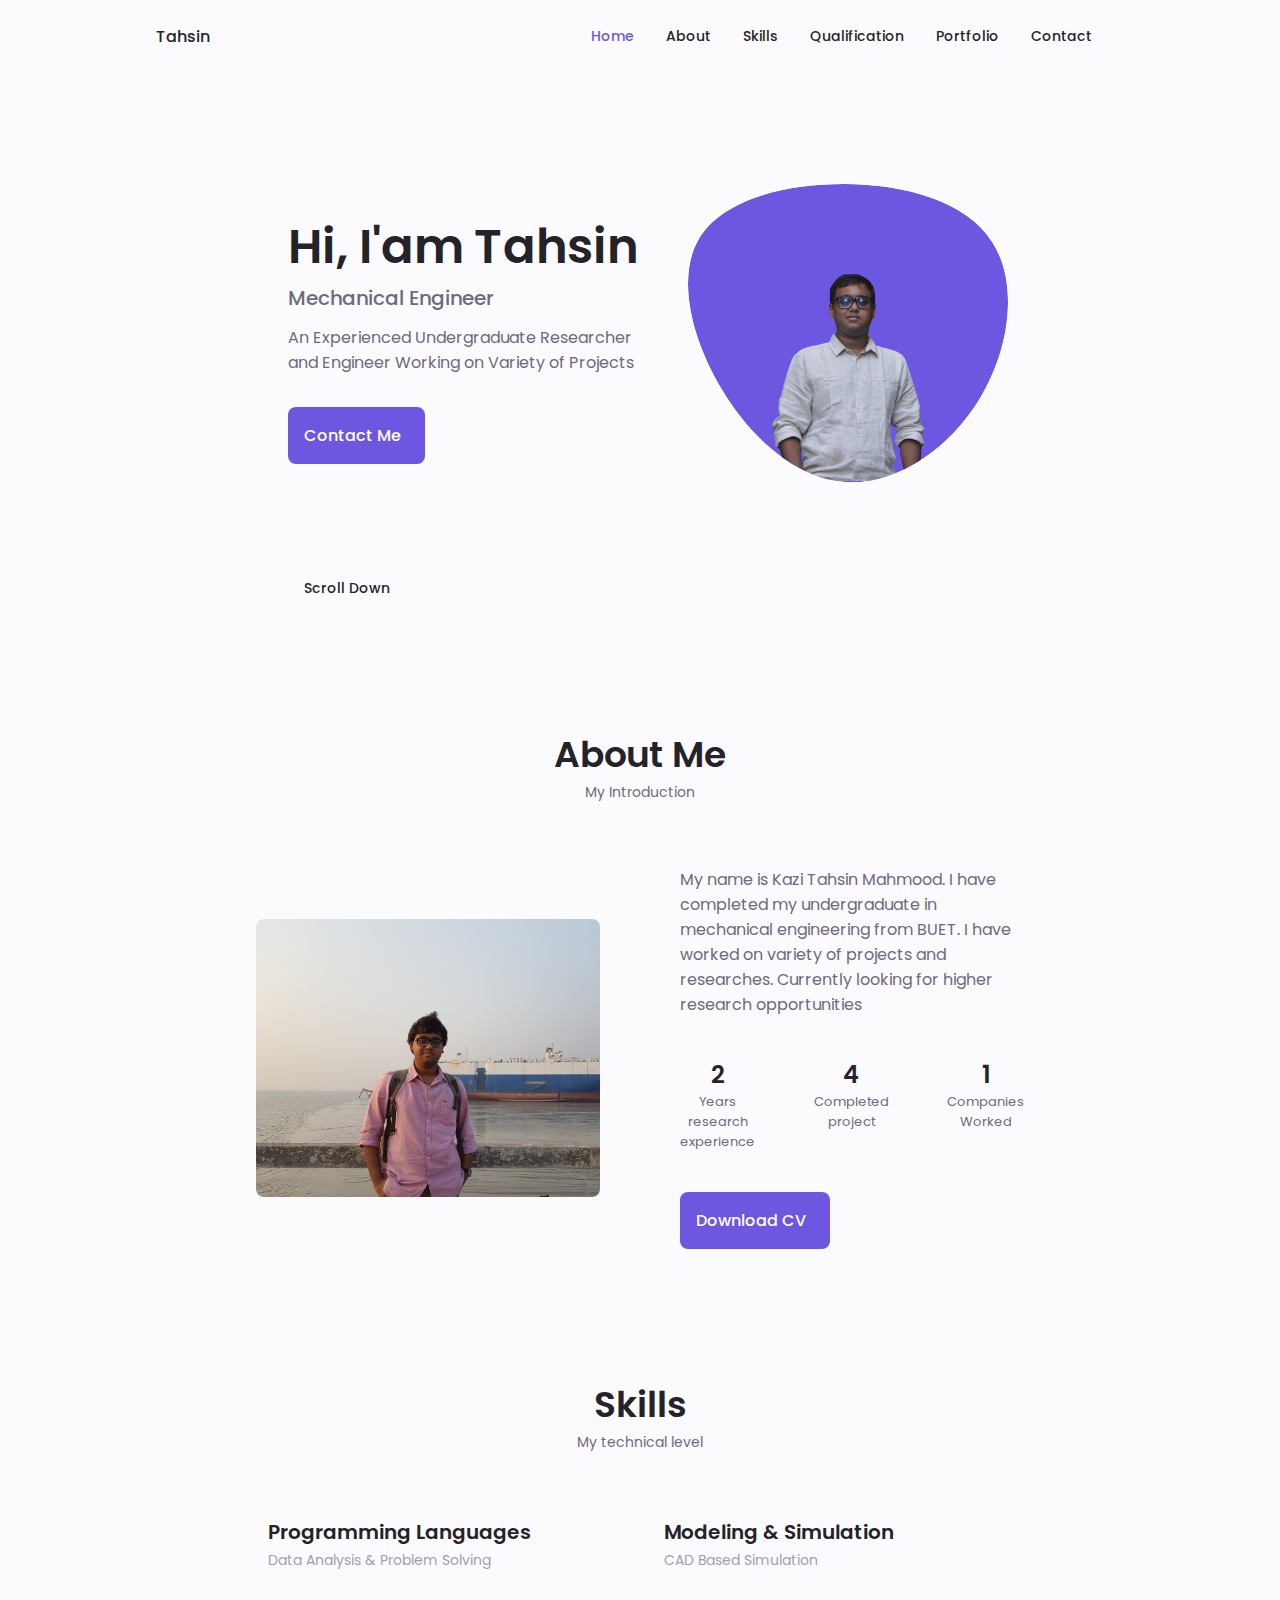
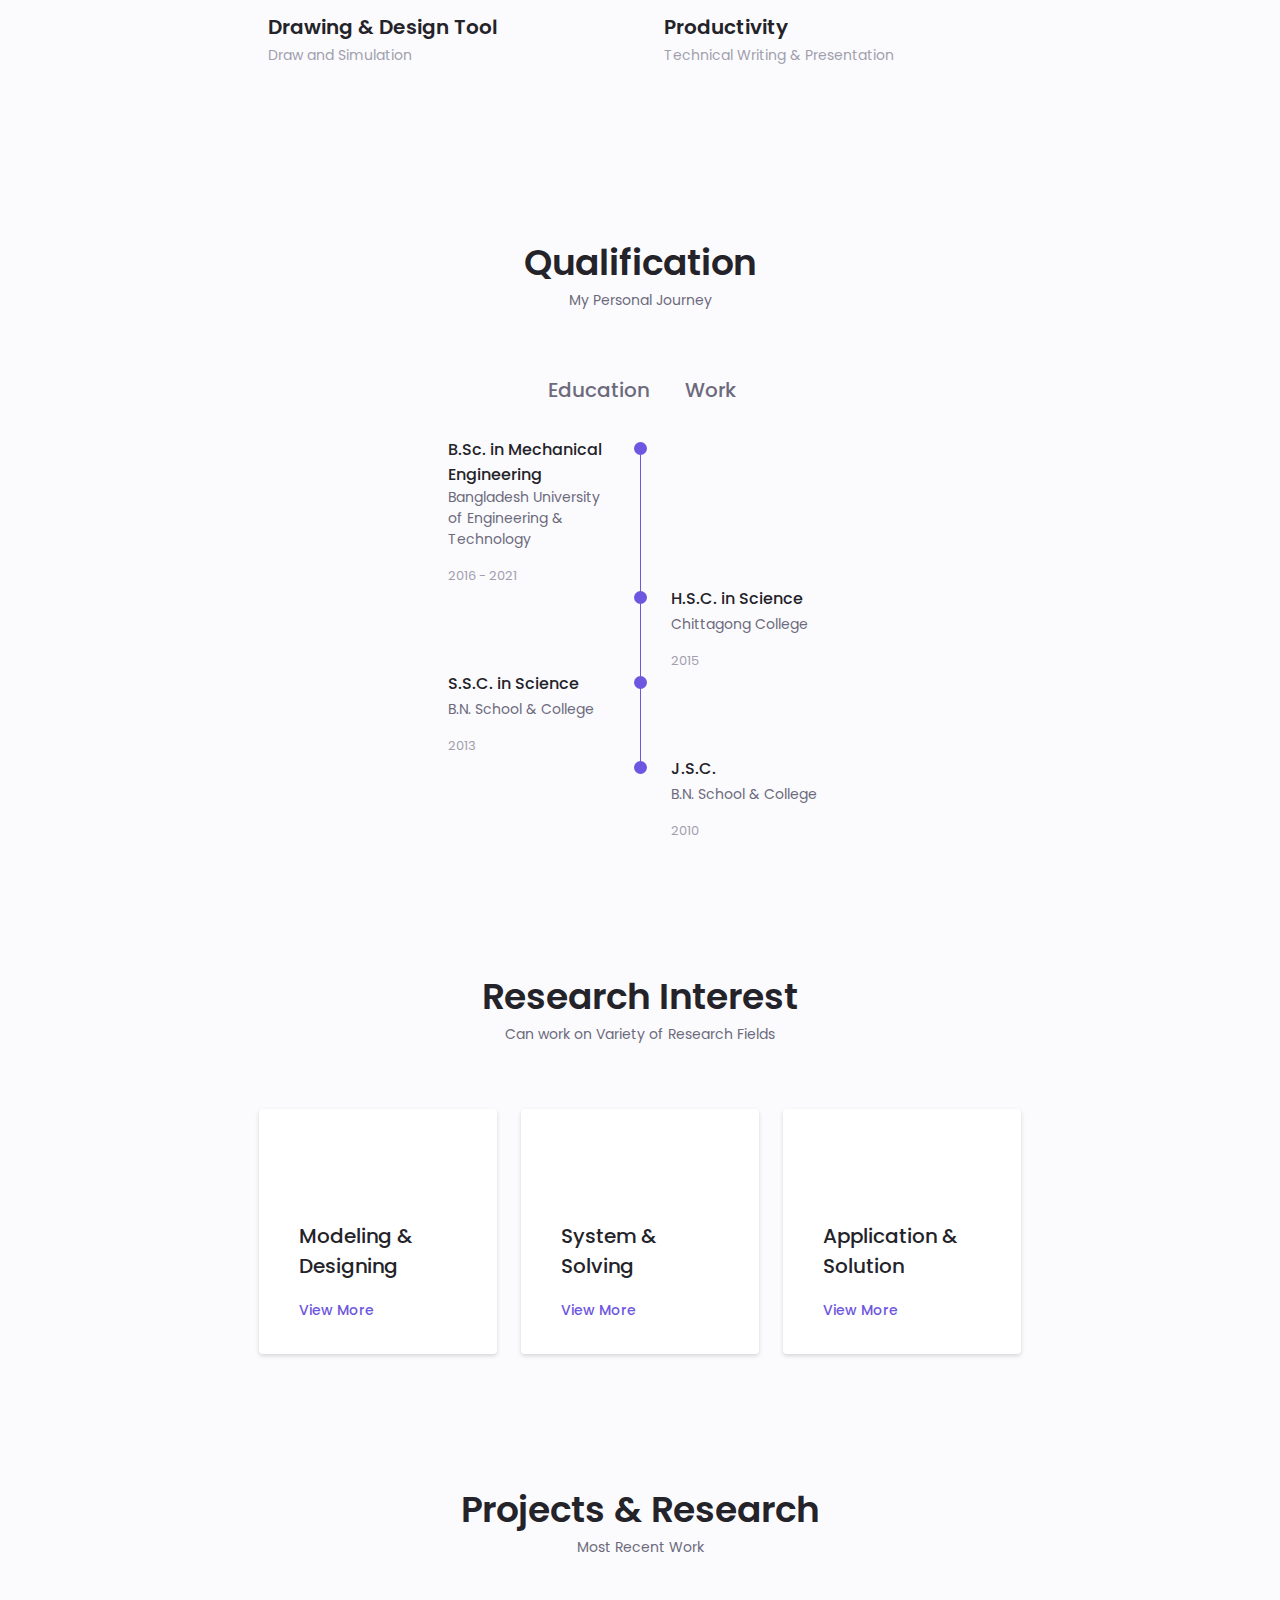
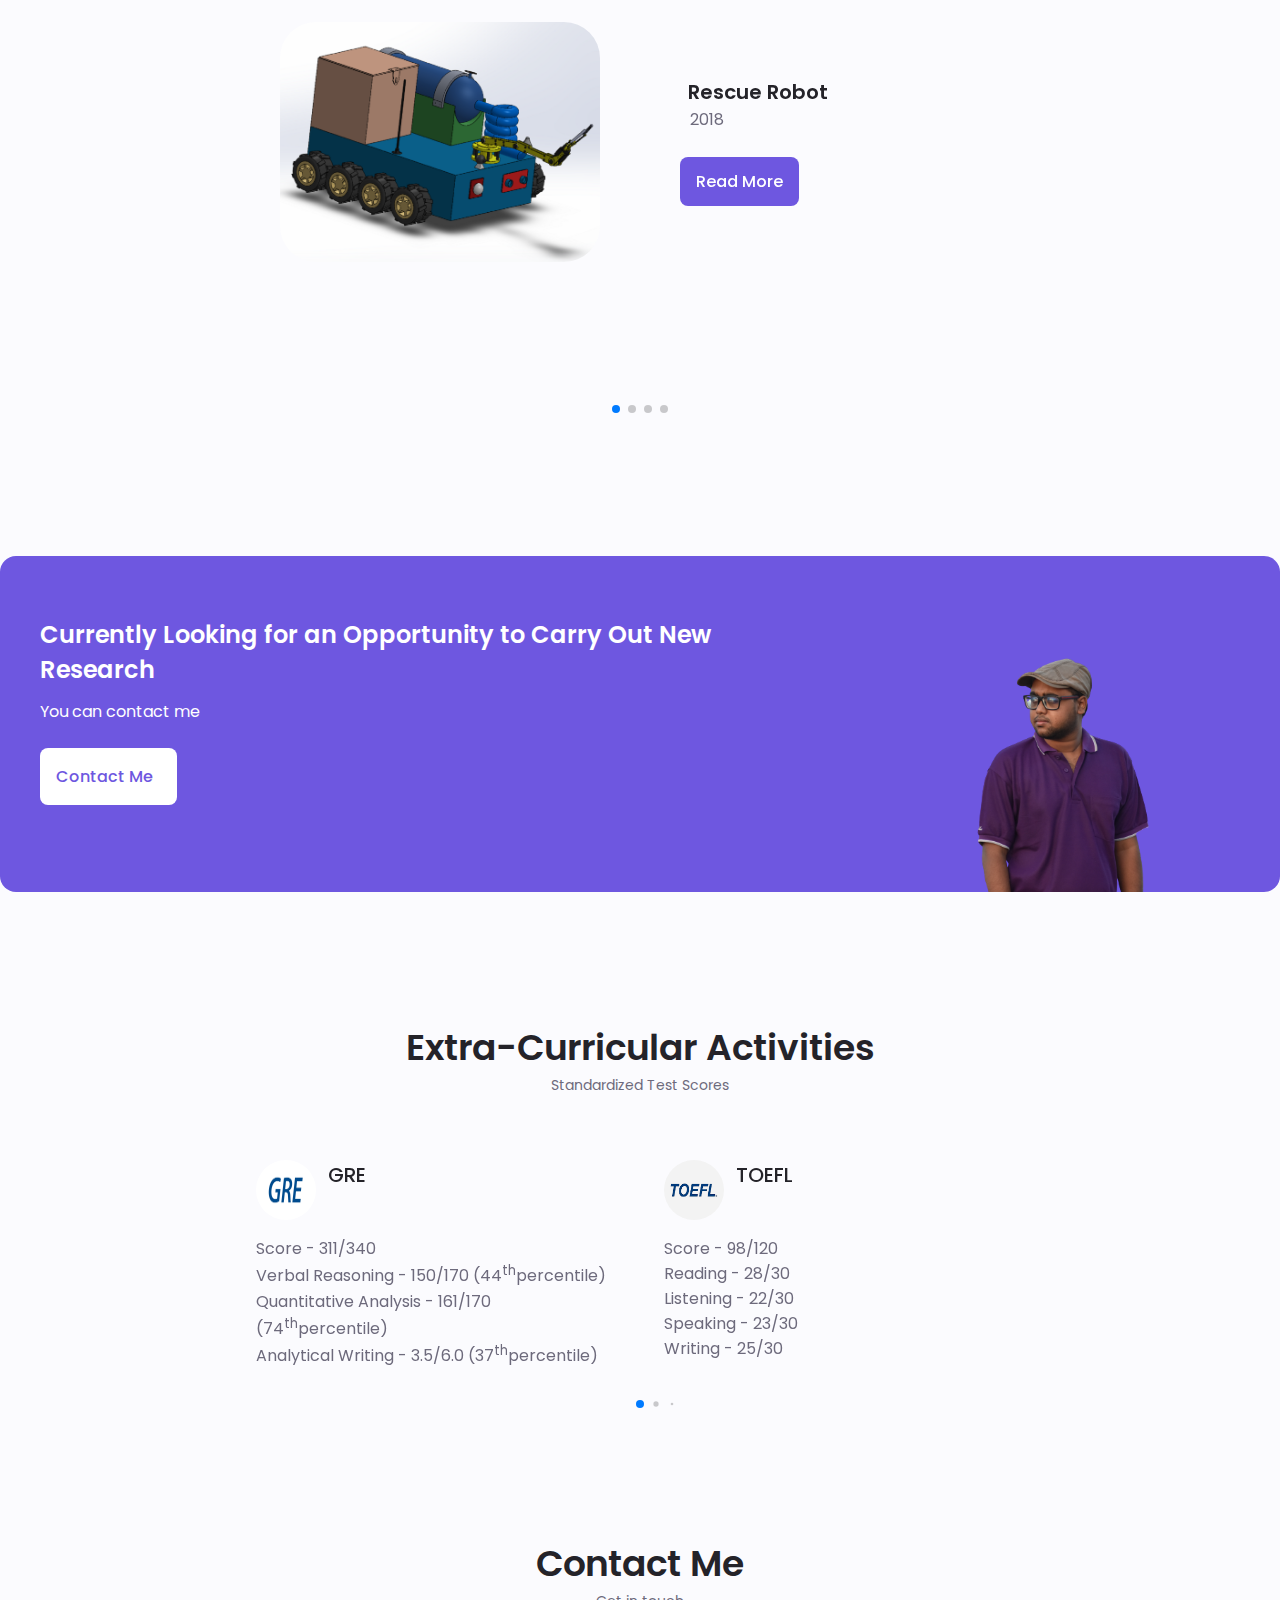
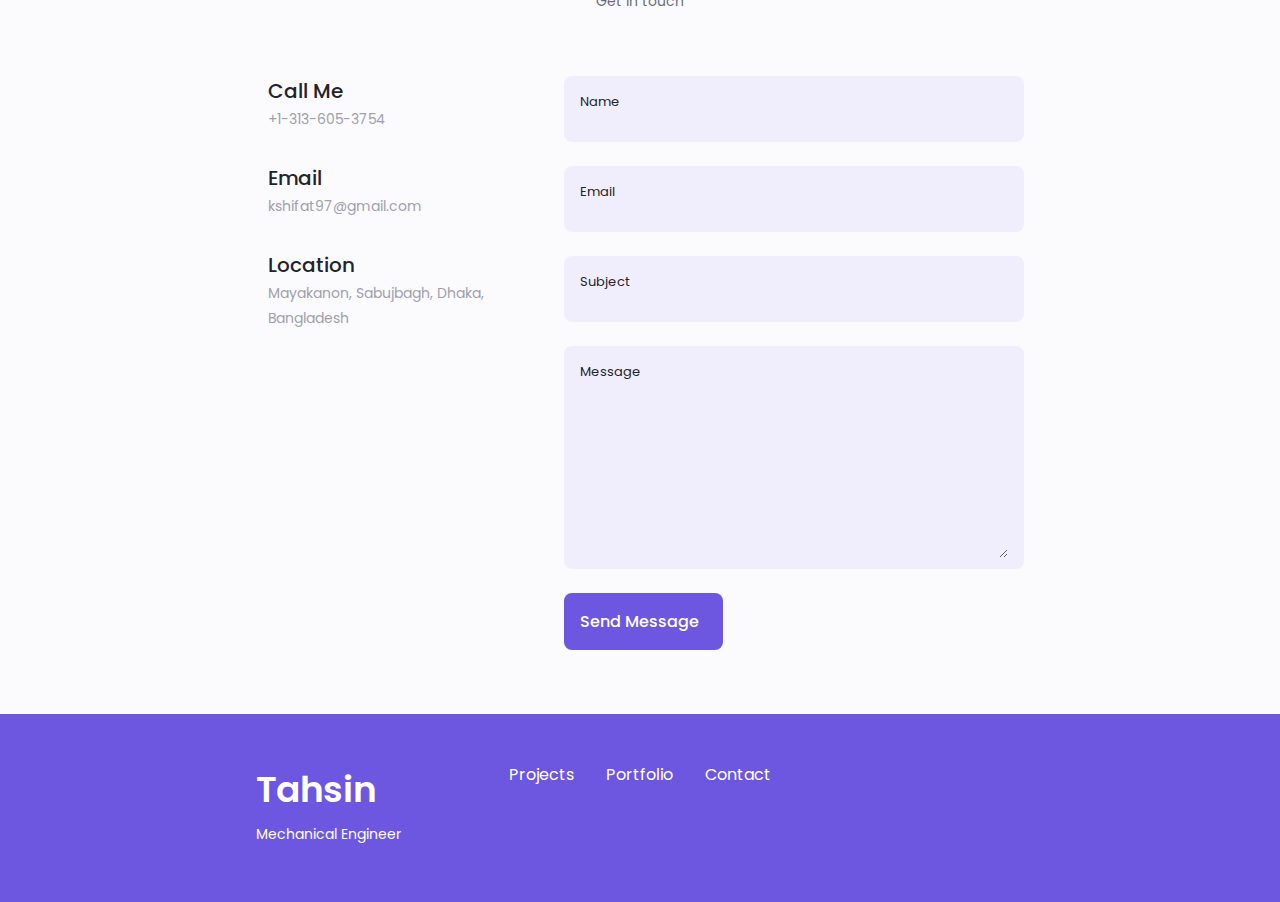
==== commit 85145855: "Update index.html" ====
--- a/index.html
+++ b/index.html
@@ -465,10 +465,6 @@
                                             2020
                                         </div>
                                     </div>
-                                    <div>
-                                    <span class="qualification__rounder"></span>
-                                    <span class="qualification__line"></span>
-                                </div>
                                 </div>
 
 
@@ -826,9 +822,9 @@
                             <i class="uil uil-phone contact__icon"></i>
 
                             <div>
-                                <a href="tel:+8801816814060">
+                                <a href="tel:+1-313-605-3754">
                                 <h3 class="contact__title">Call Me</h3>
-                                <span class="contact__subtitle">+880-1816-814060</span>
+                                <span class="contact__subtitle">+1-313-605-3754</span>
                                 </a>
                             </div>
                         </div>
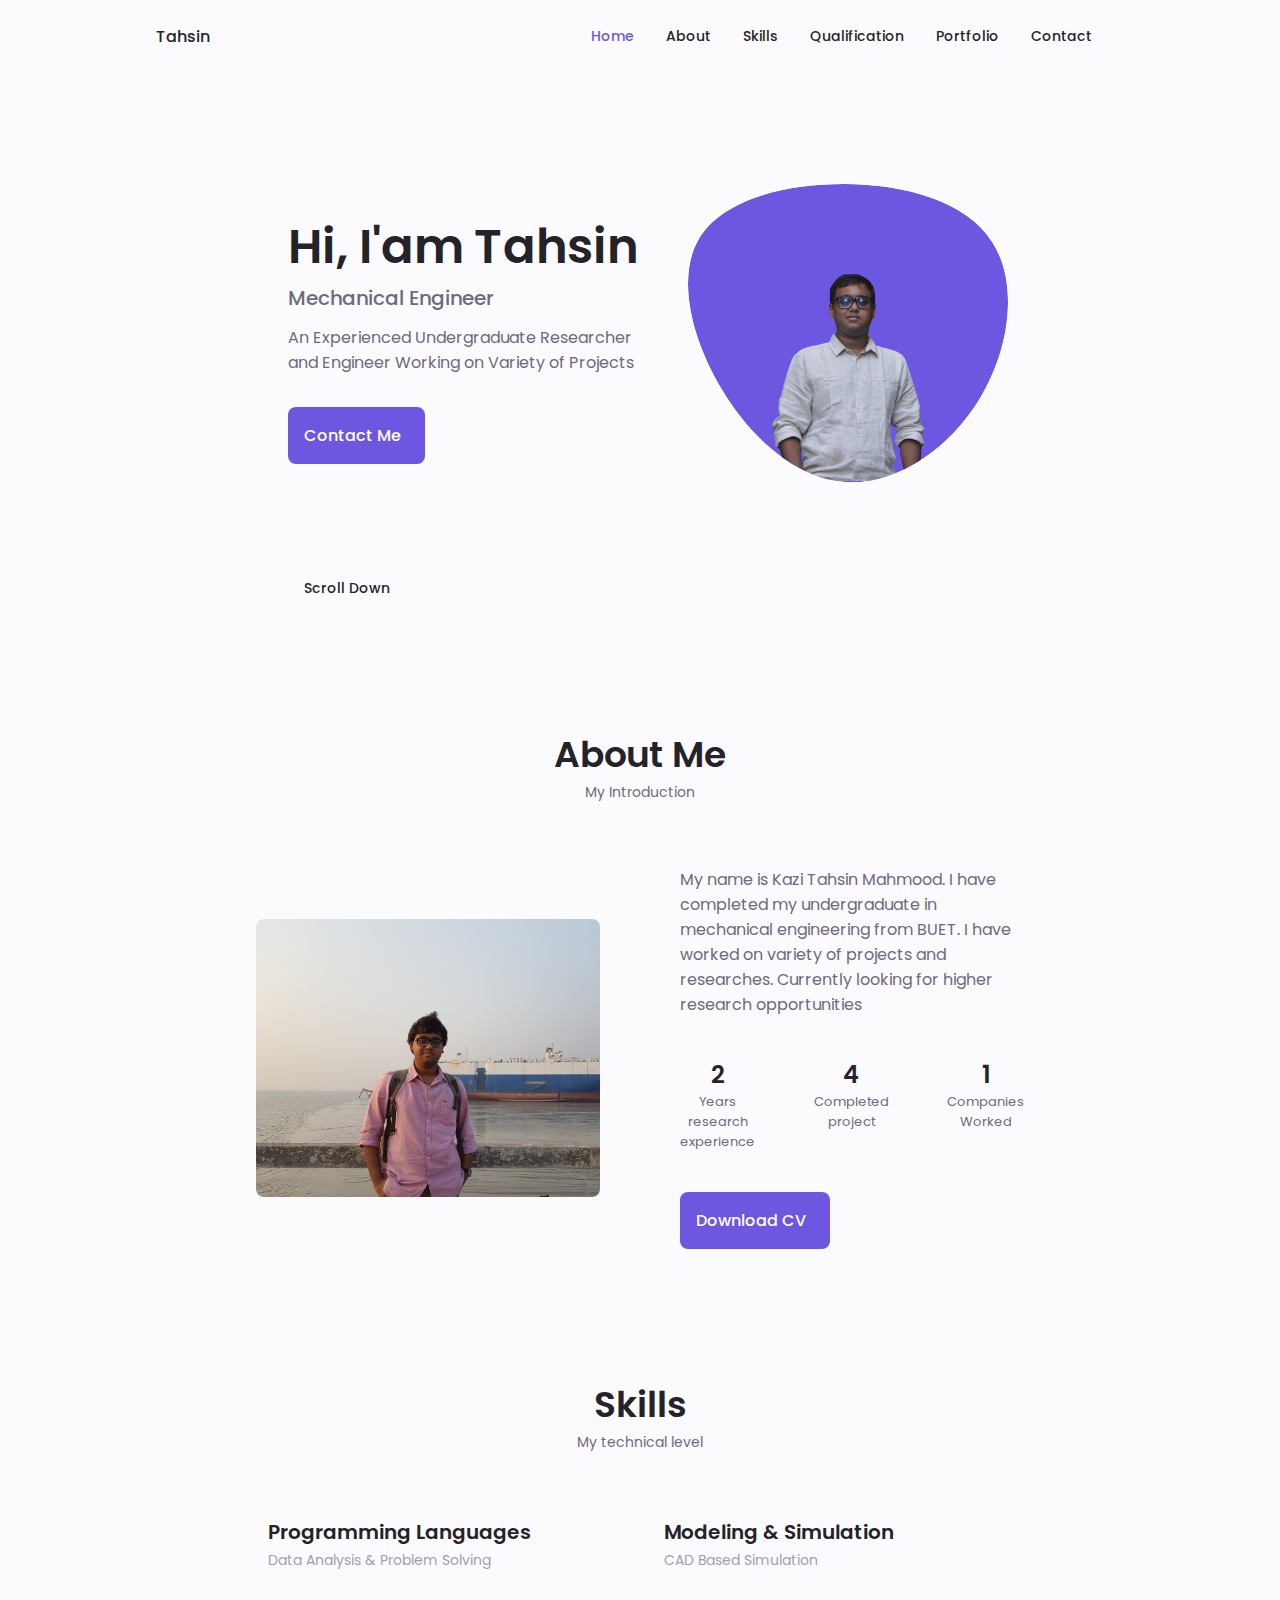
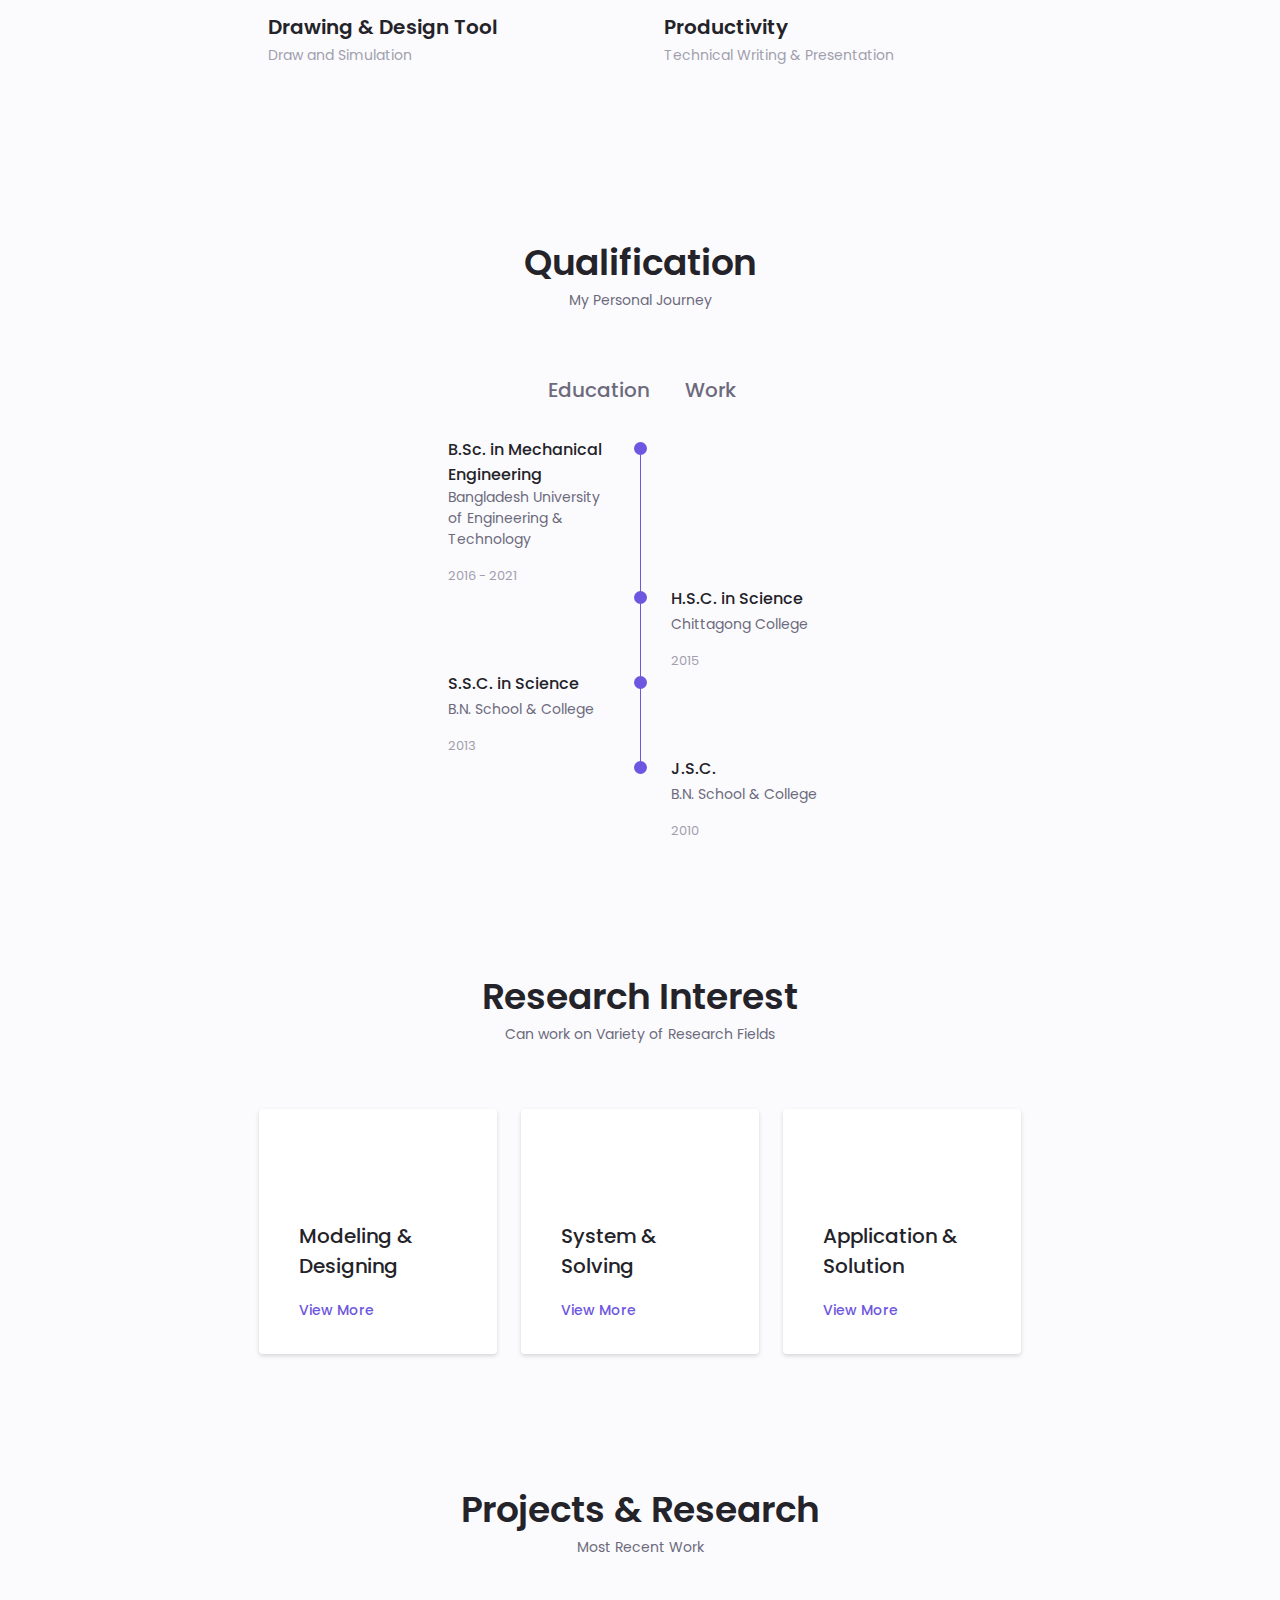
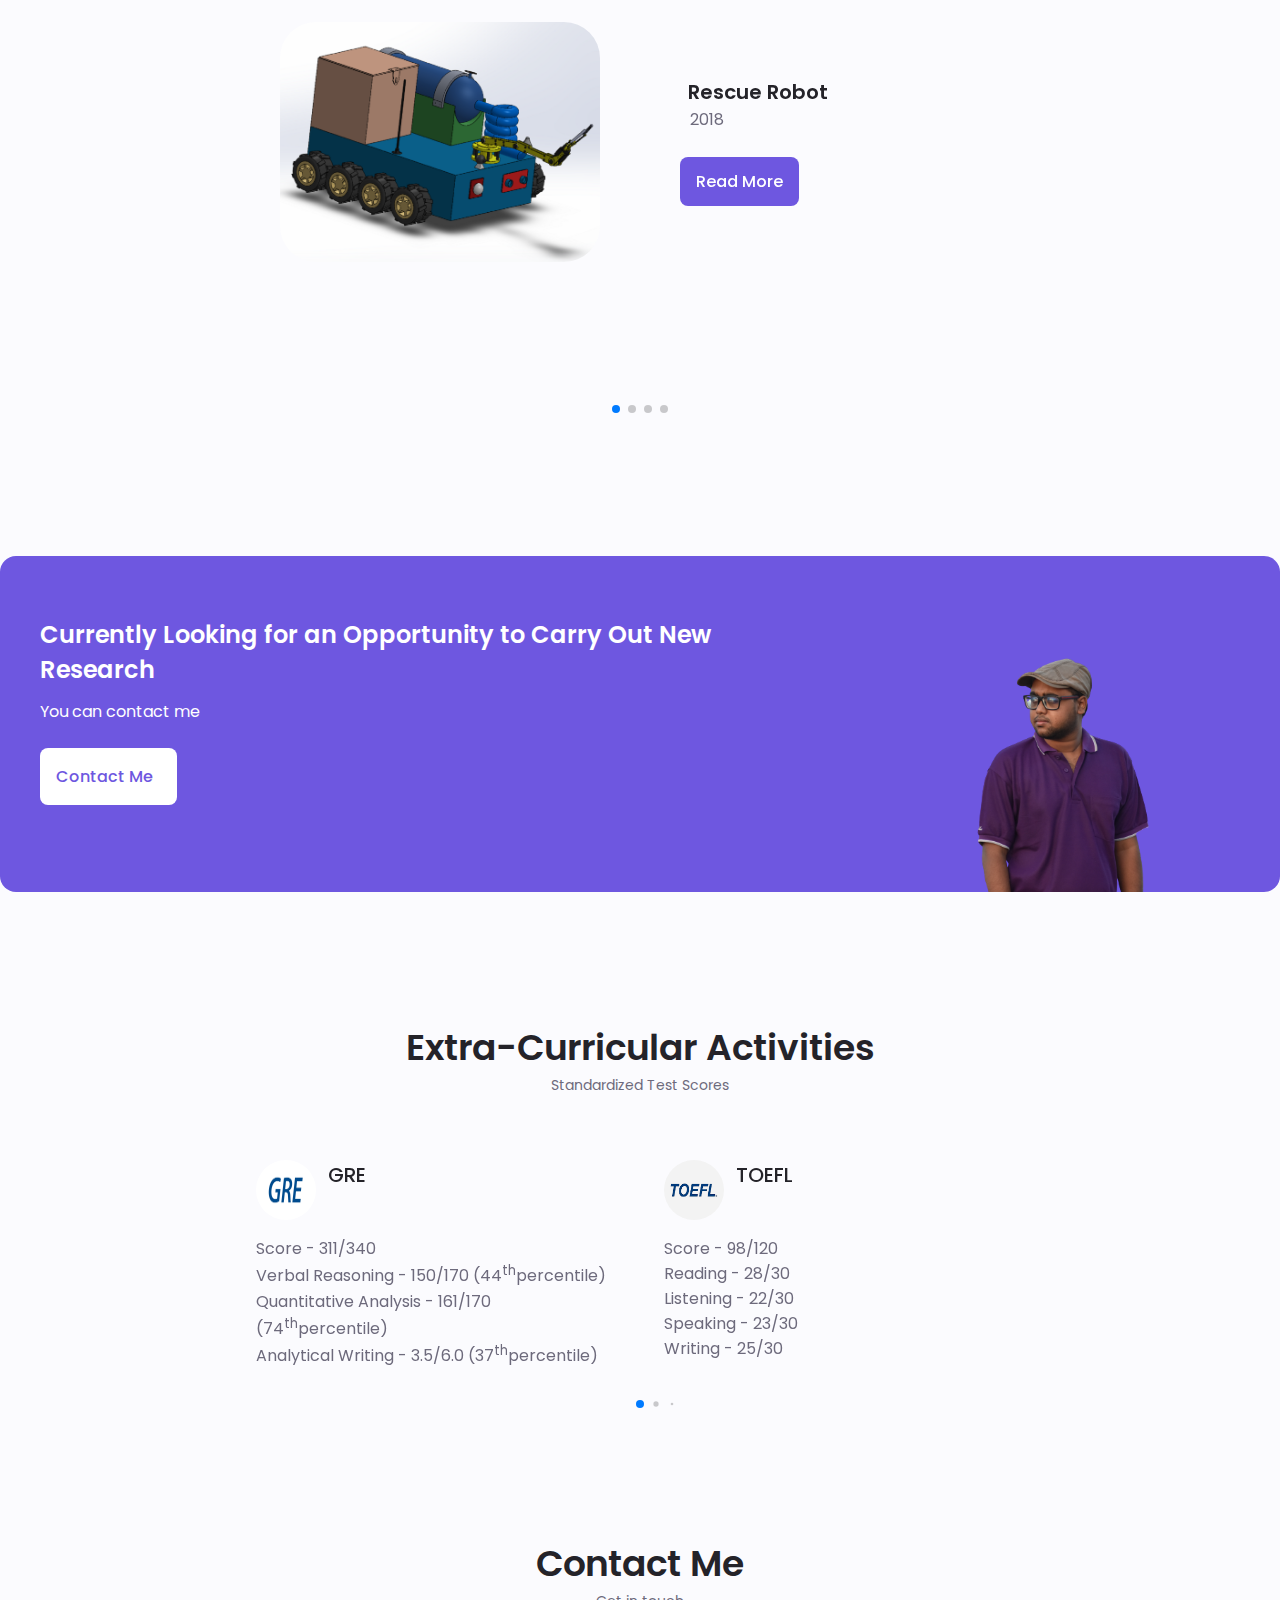
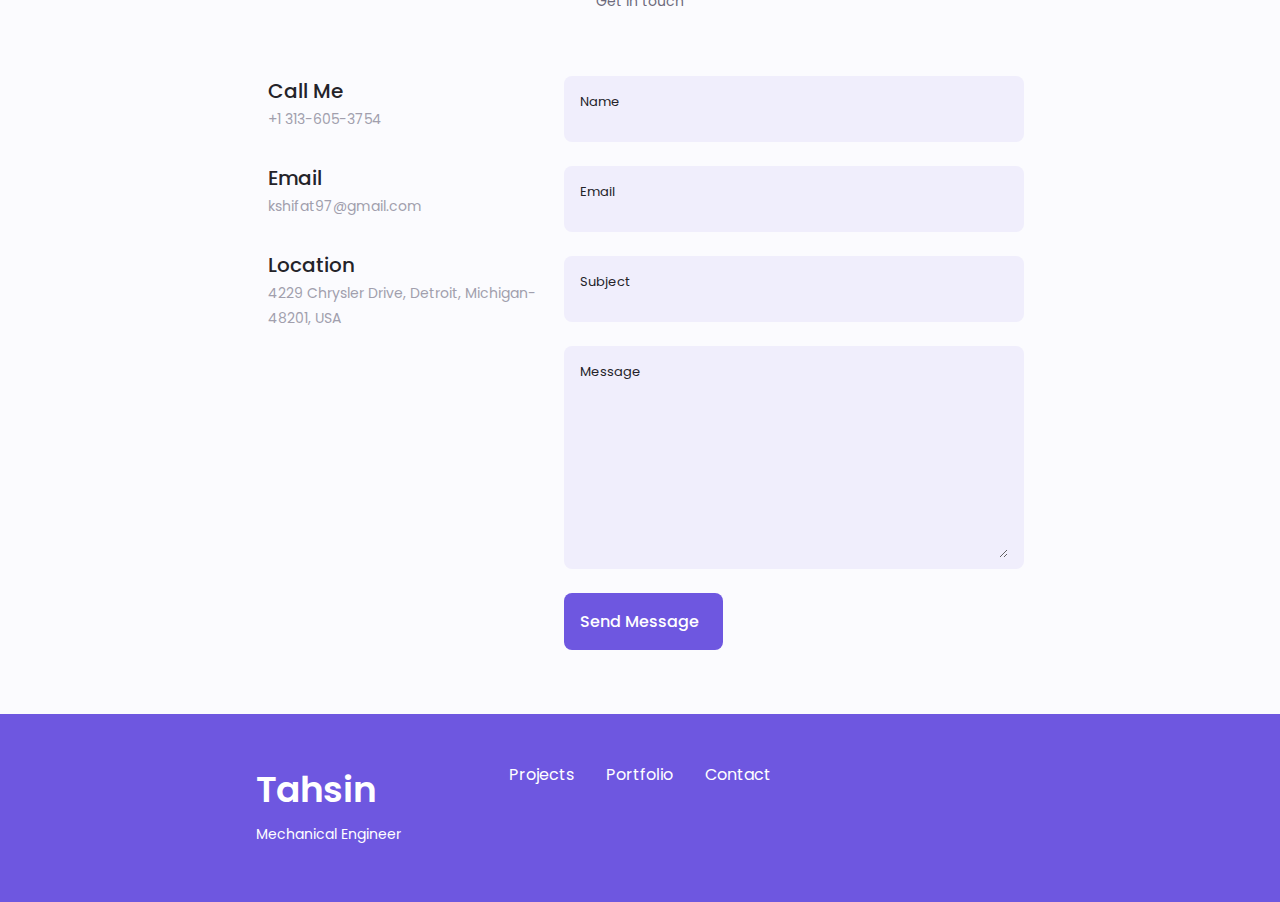
==== commit 6606114d: "Update index.html" ====
--- a/index.html
+++ b/index.html
@@ -824,7 +824,7 @@
                             <div>
                                 <a href="tel:+1-313-605-3754">
                                 <h3 class="contact__title">Call Me</h3>
-                                <span class="contact__subtitle">+1-313-605-3754</span>
+                                <span class="contact__subtitle">+1 313-605-3754</span>
                                 </a>
                             </div>
                         </div>
@@ -844,7 +844,7 @@
                             <div>
                                 <a href="https://goo.gl/maps/foxPsqZQ4gMnZAku9">
                                 <h3 class="contact__title">Location</h3>
-                                <span class="contact__subtitle">Mayakanon, Sabujbagh, Dhaka, Bangladesh</span>
+                                <span class="contact__subtitle">4229 Chrysler Drive, Detroit, Michigan-48201, USA</span>
                                 </a>
                             </div>
                         </div>
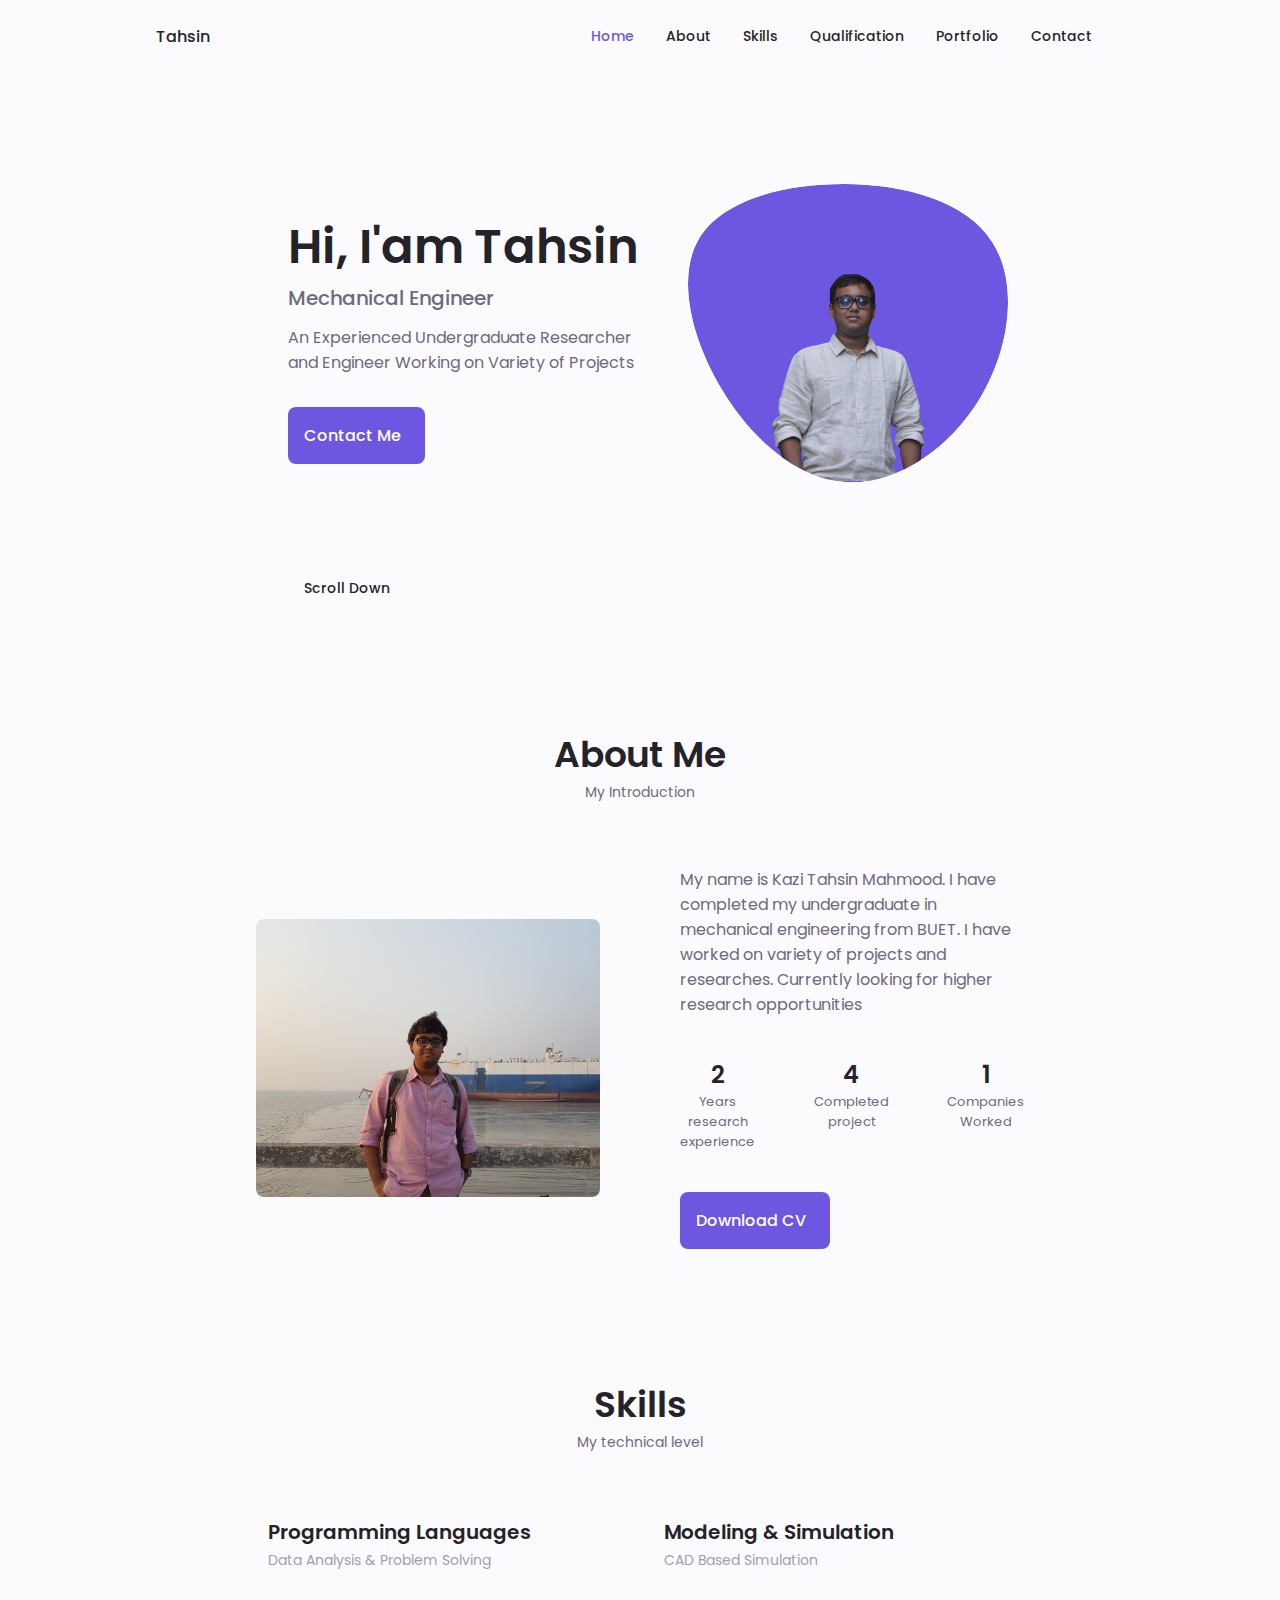
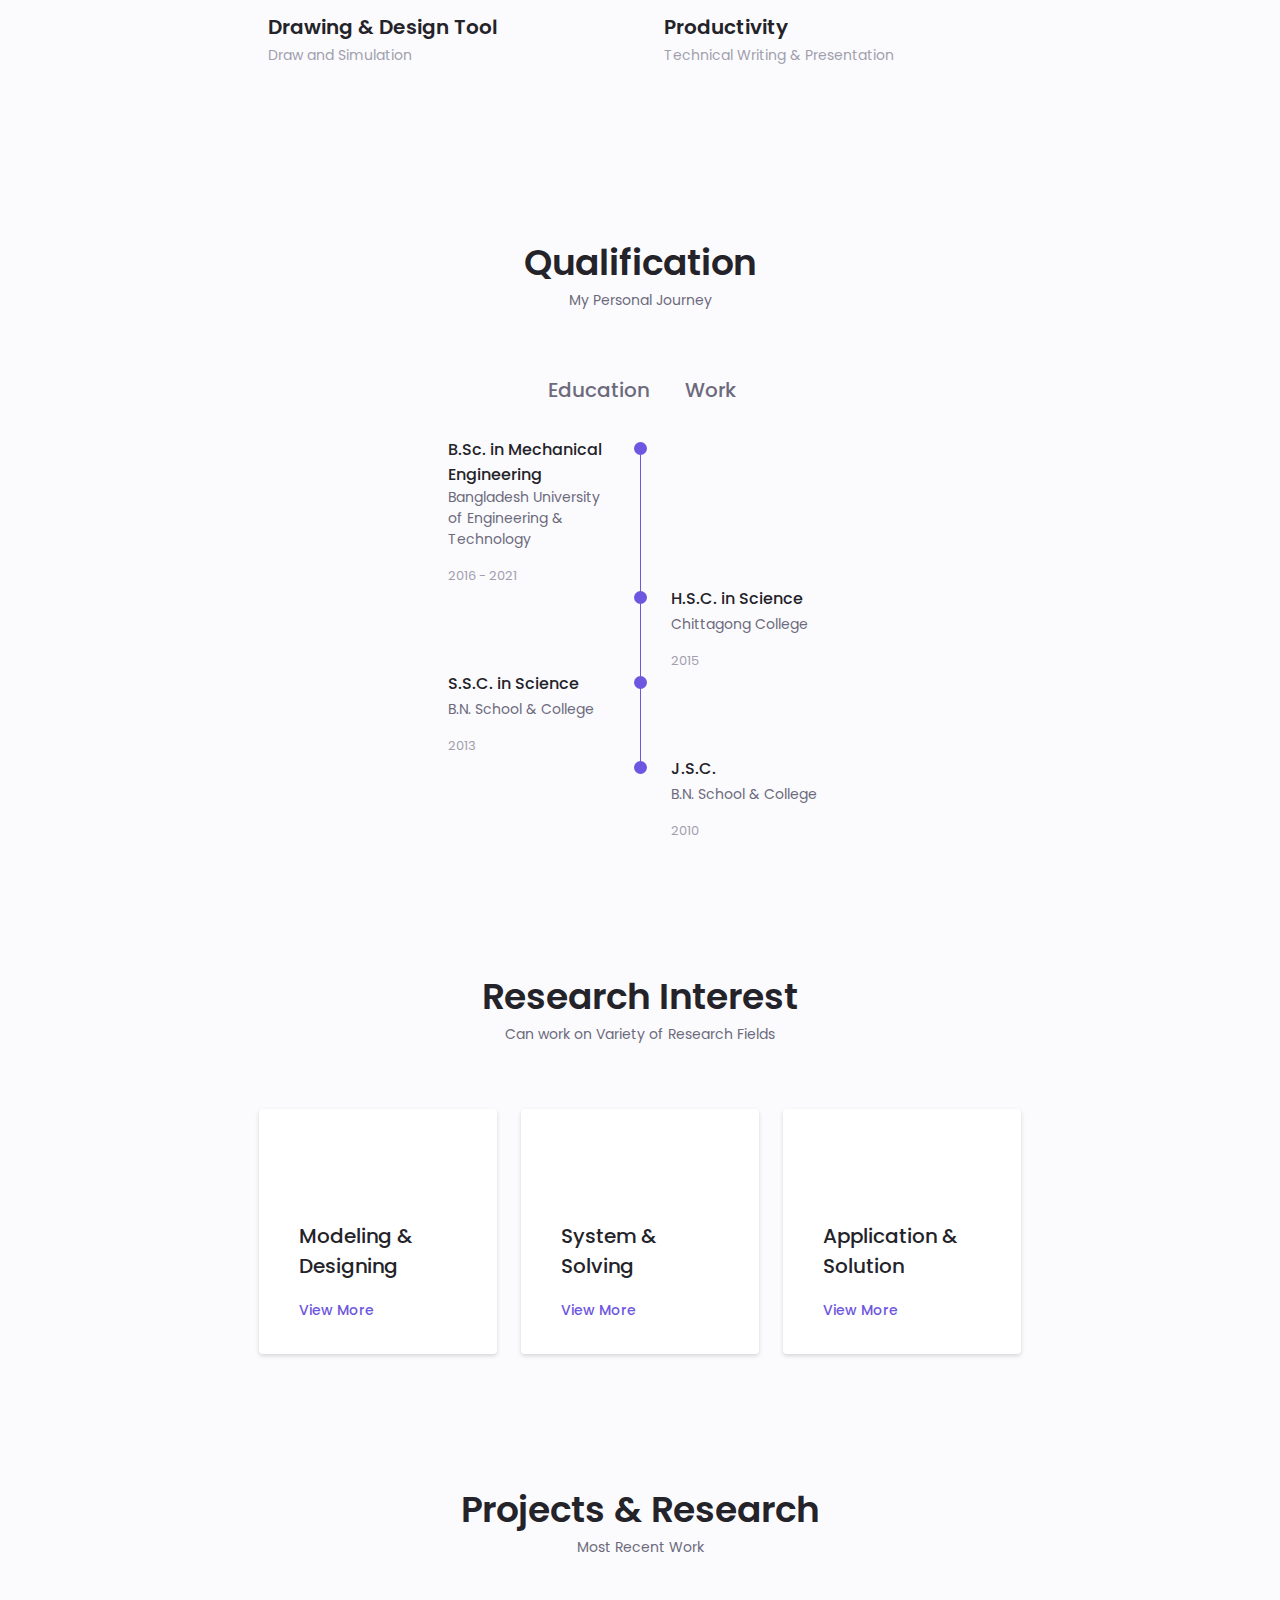
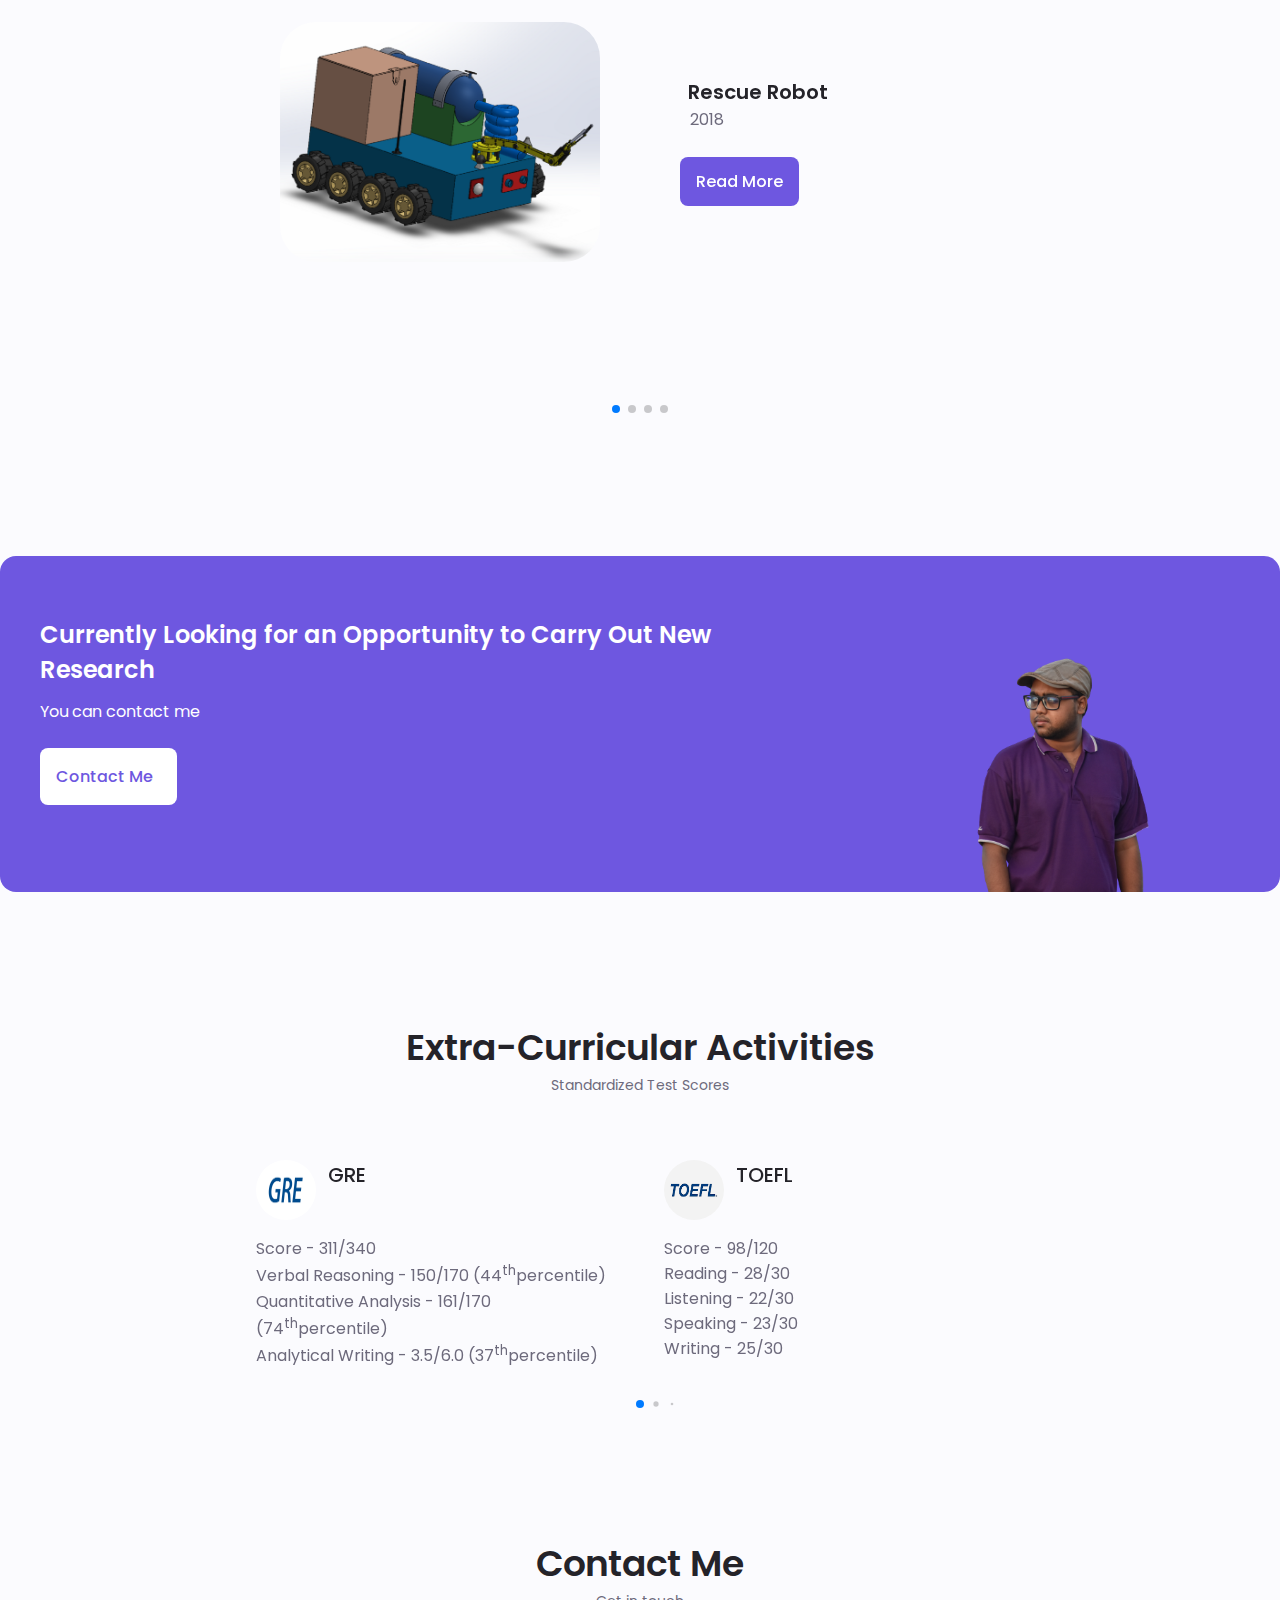
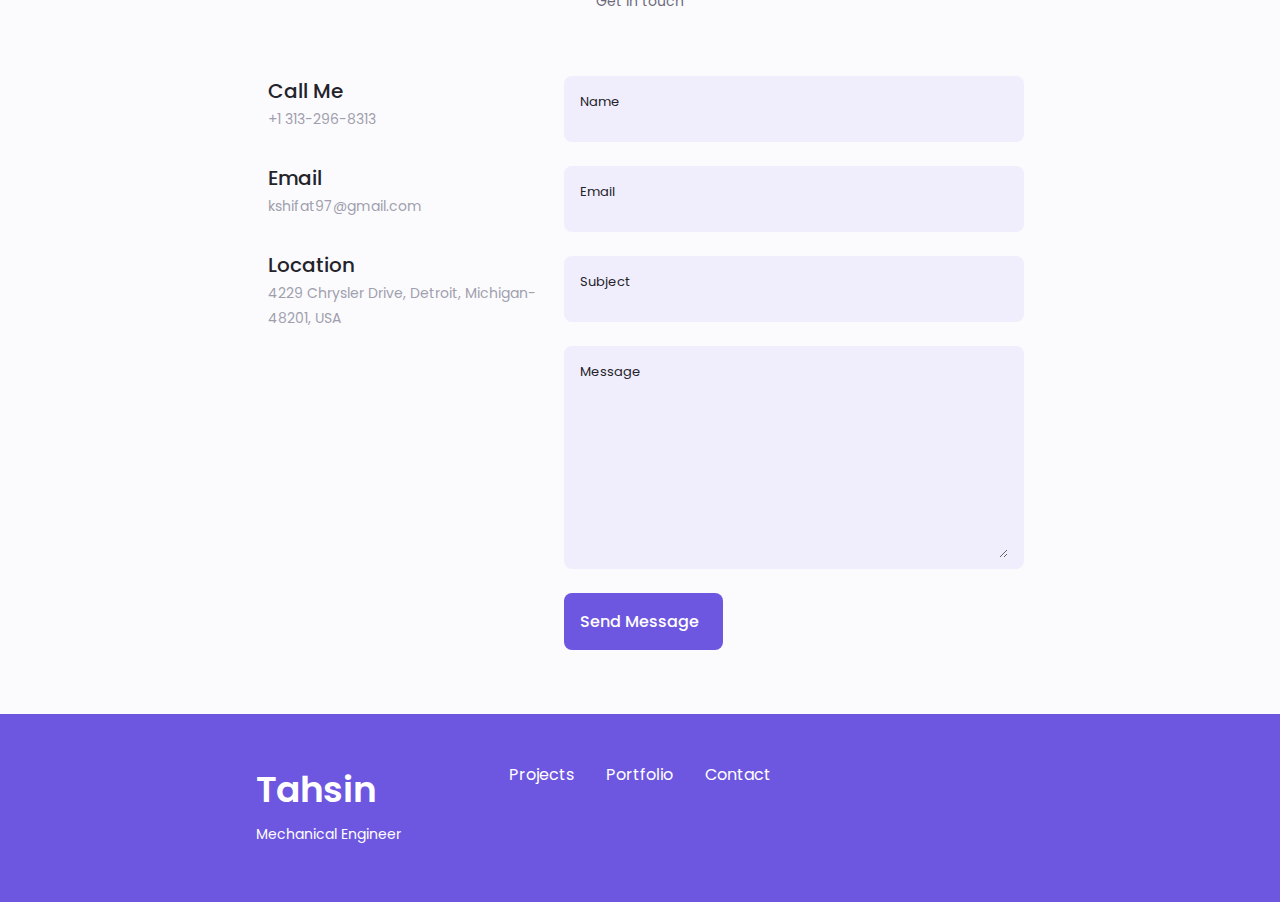
==== commit 80cd7347: "Update index.html" ====
--- a/index.html
+++ b/index.html
@@ -824,7 +824,7 @@
                             <div>
                                 <a href="tel:+1-313-605-3754">
                                 <h3 class="contact__title">Call Me</h3>
-                                <span class="contact__subtitle">+1 313-605-3754</span>
+                                <span class="contact__subtitle">+1 313-296-8313</span>
                                 </a>
                             </div>
                         </div>
@@ -842,7 +842,7 @@
                             <i class="uil uil-map-marker contact__icon"></i>
 
                             <div>
-                                <a href="https://goo.gl/maps/foxPsqZQ4gMnZAku9">
+                                <a href="https://maps.app.goo.gl/Rzyi9k5T9Nkva73z9">
                                 <h3 class="contact__title">Location</h3>
                                 <span class="contact__subtitle">4229 Chrysler Drive, Detroit, Michigan-48201, USA</span>
                                 </a>
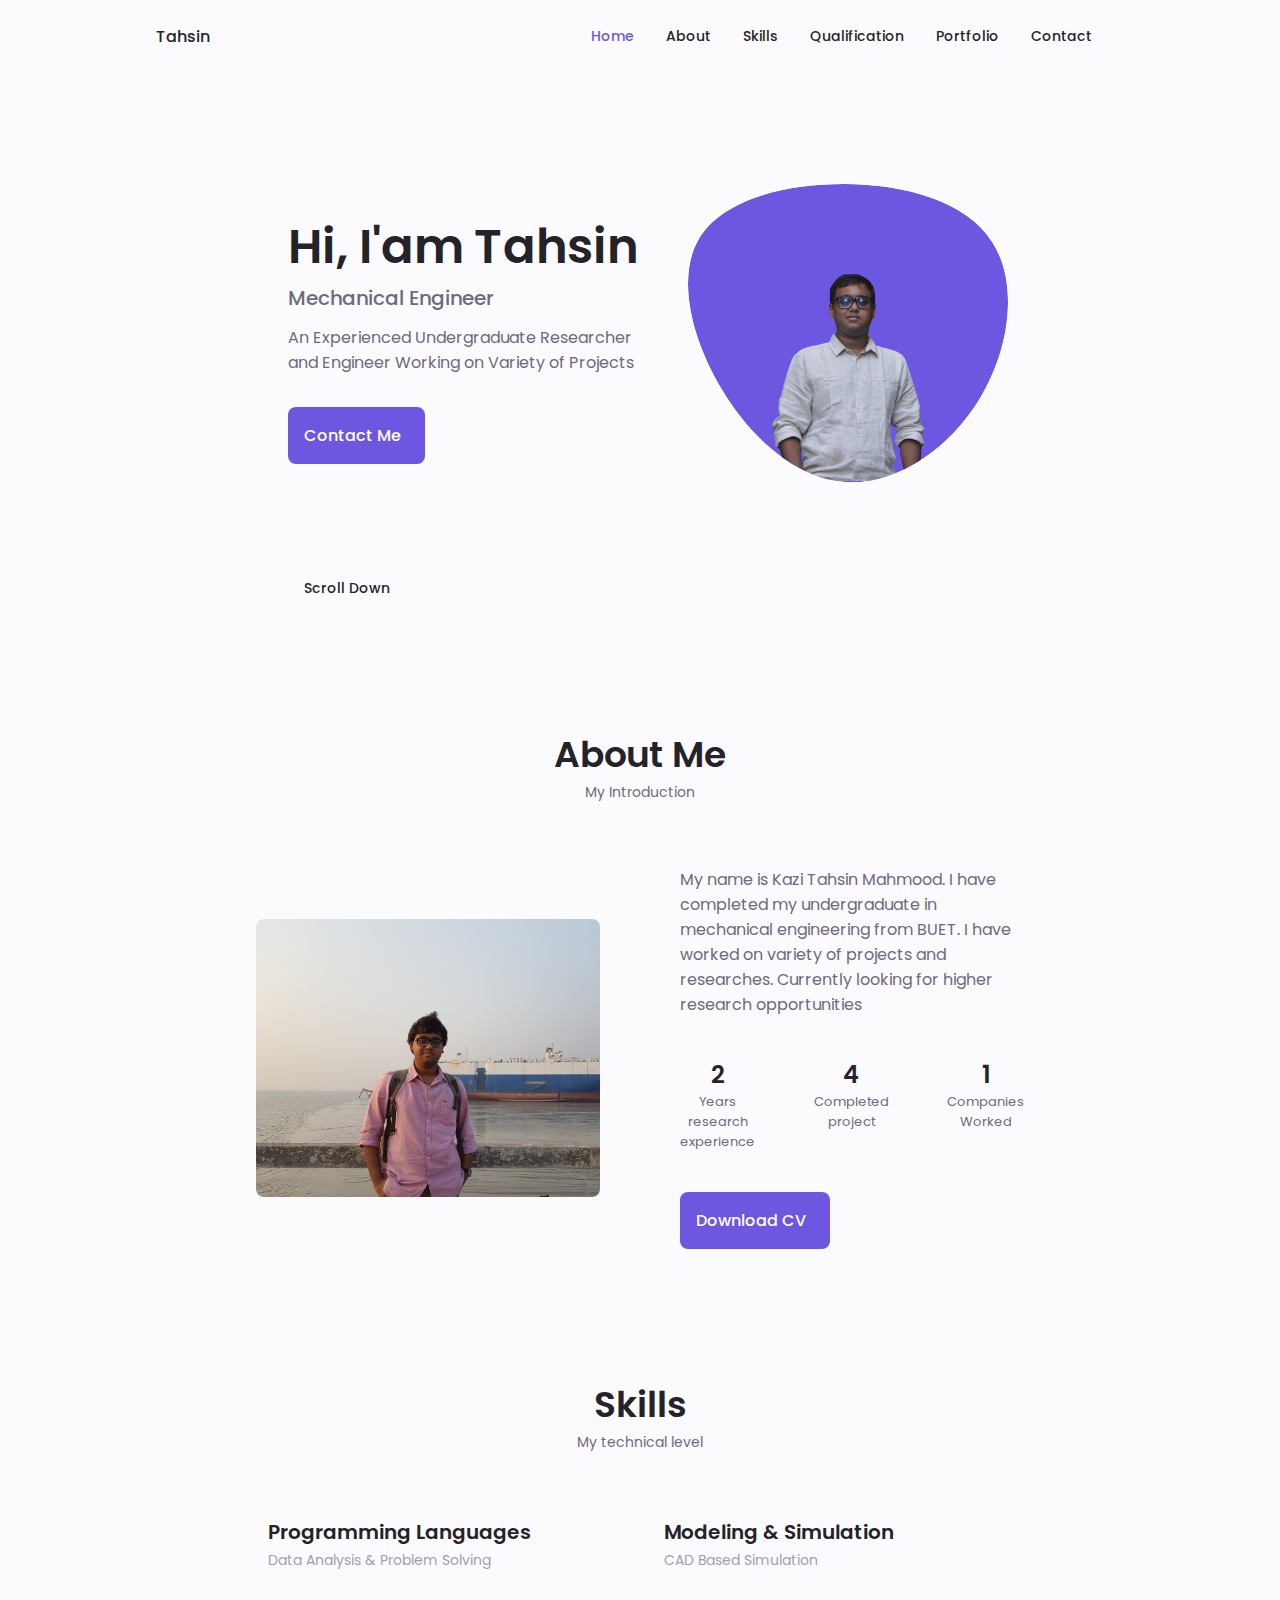
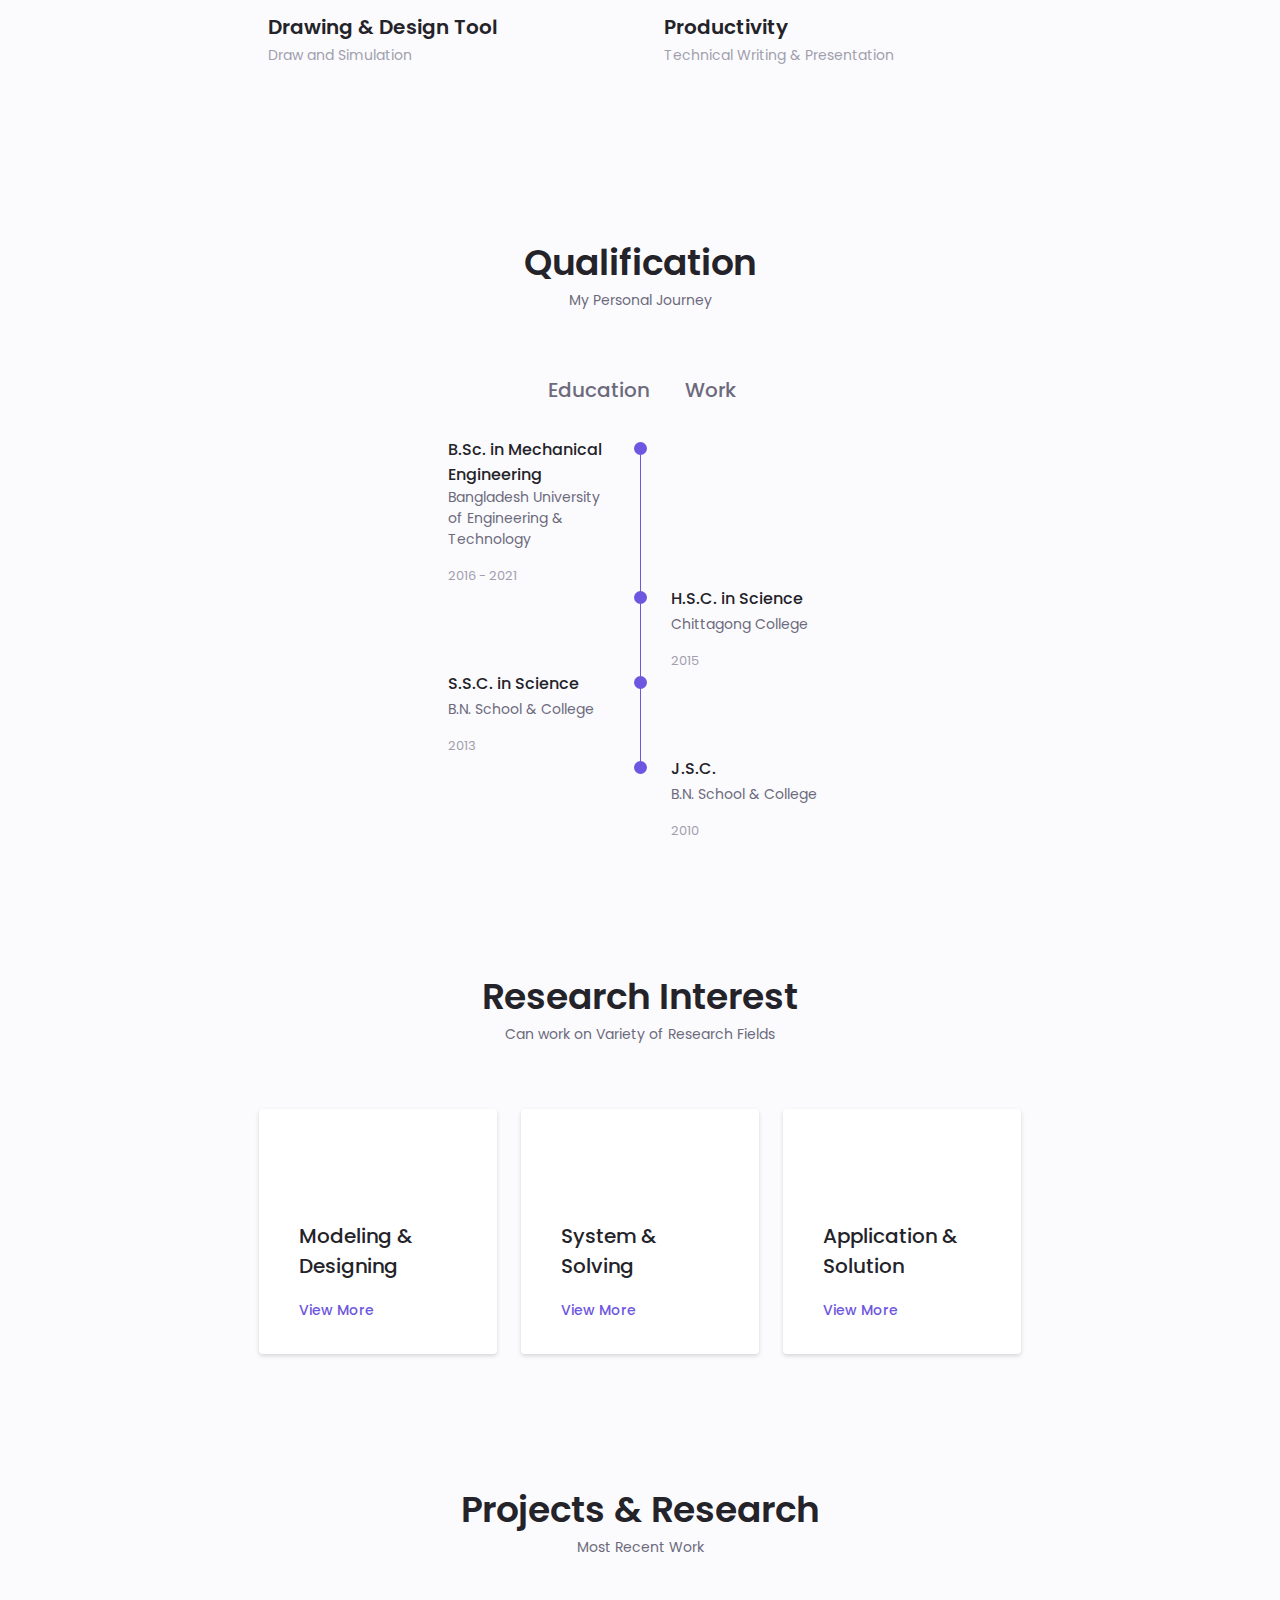
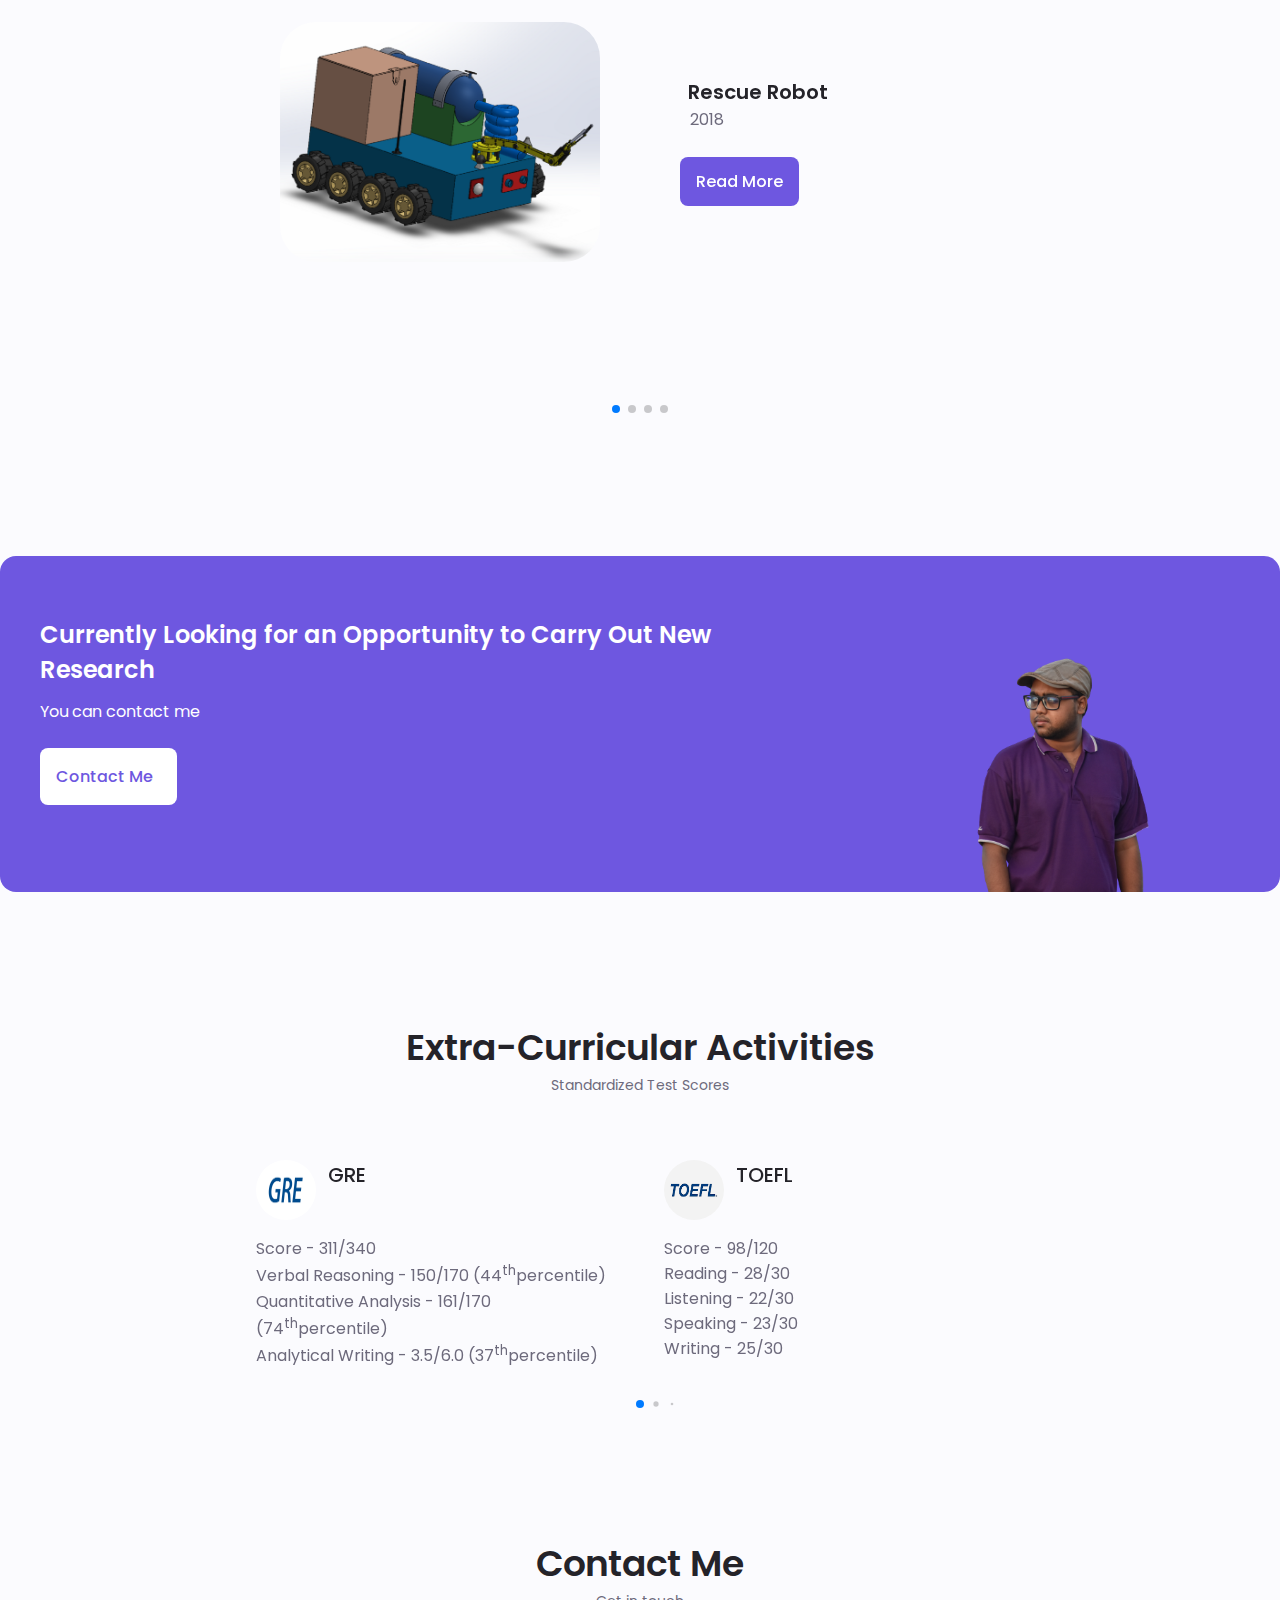
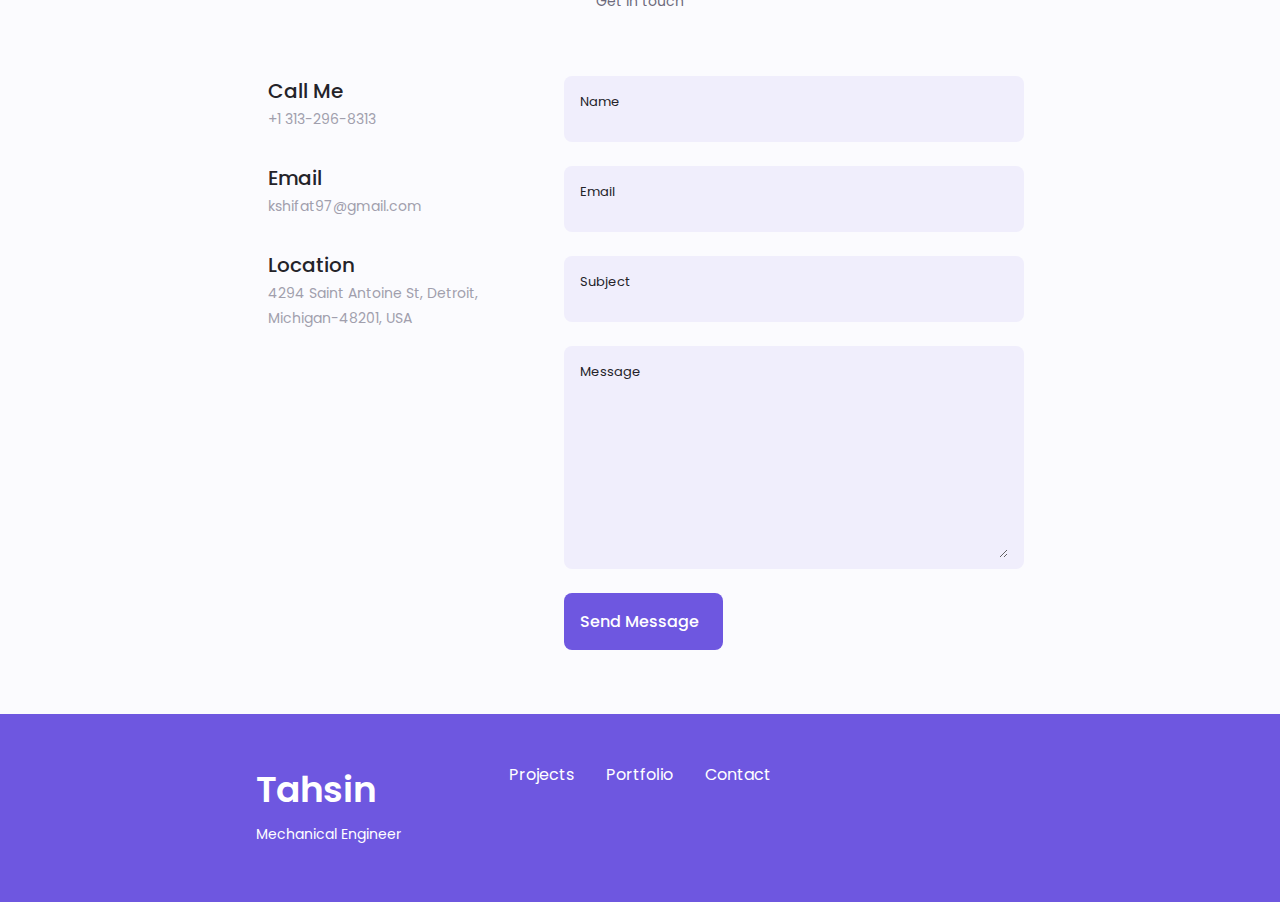
==== commit 6a439ce8: "Update index.html" ====
--- a/index.html
+++ b/index.html
@@ -844,7 +844,7 @@
                             <div>
                                 <a href="https://maps.app.goo.gl/Rzyi9k5T9Nkva73z9">
                                 <h3 class="contact__title">Location</h3>
-                                <span class="contact__subtitle">4229 Chrysler Drive, Detroit, Michigan-48201, USA</span>
+                                <span class="contact__subtitle">4294 Saint Antoine St, Detroit, Michigan-48201, USA</span>
                                 </a>
                             </div>
                         </div>
